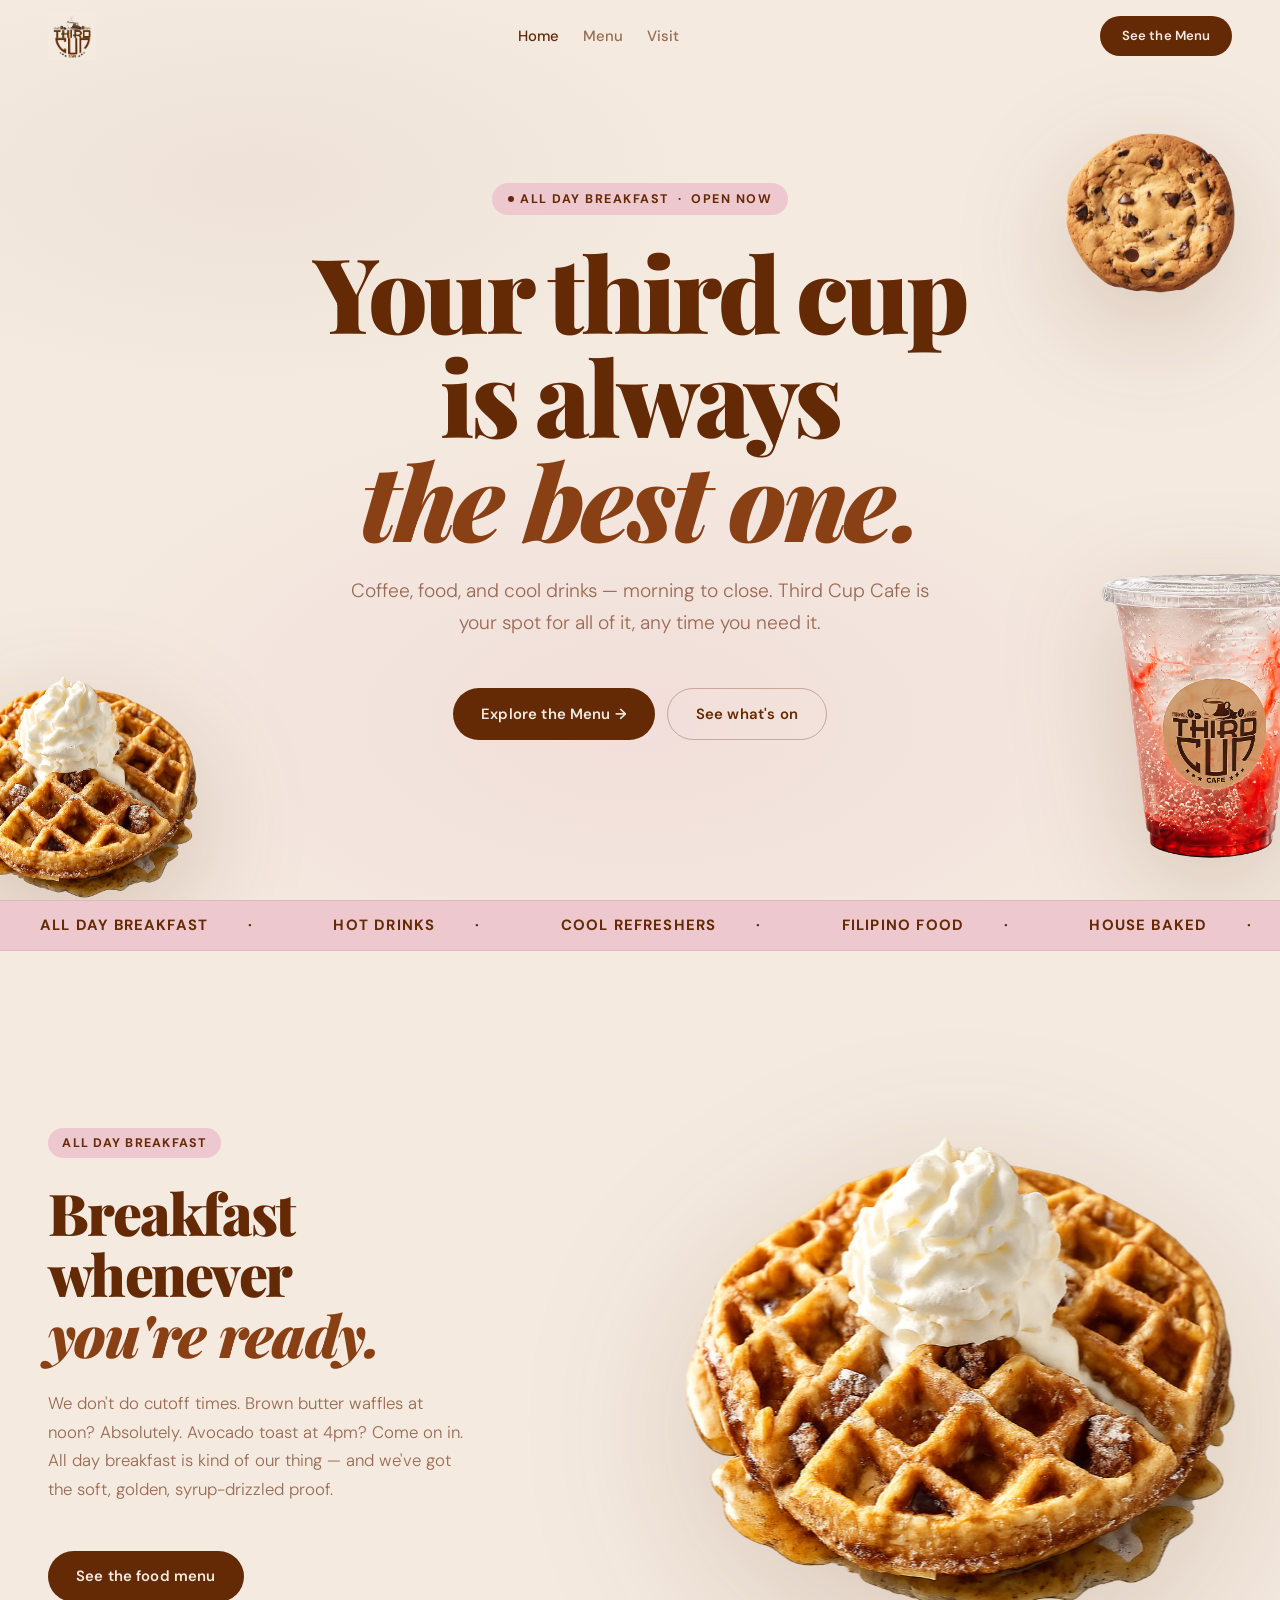
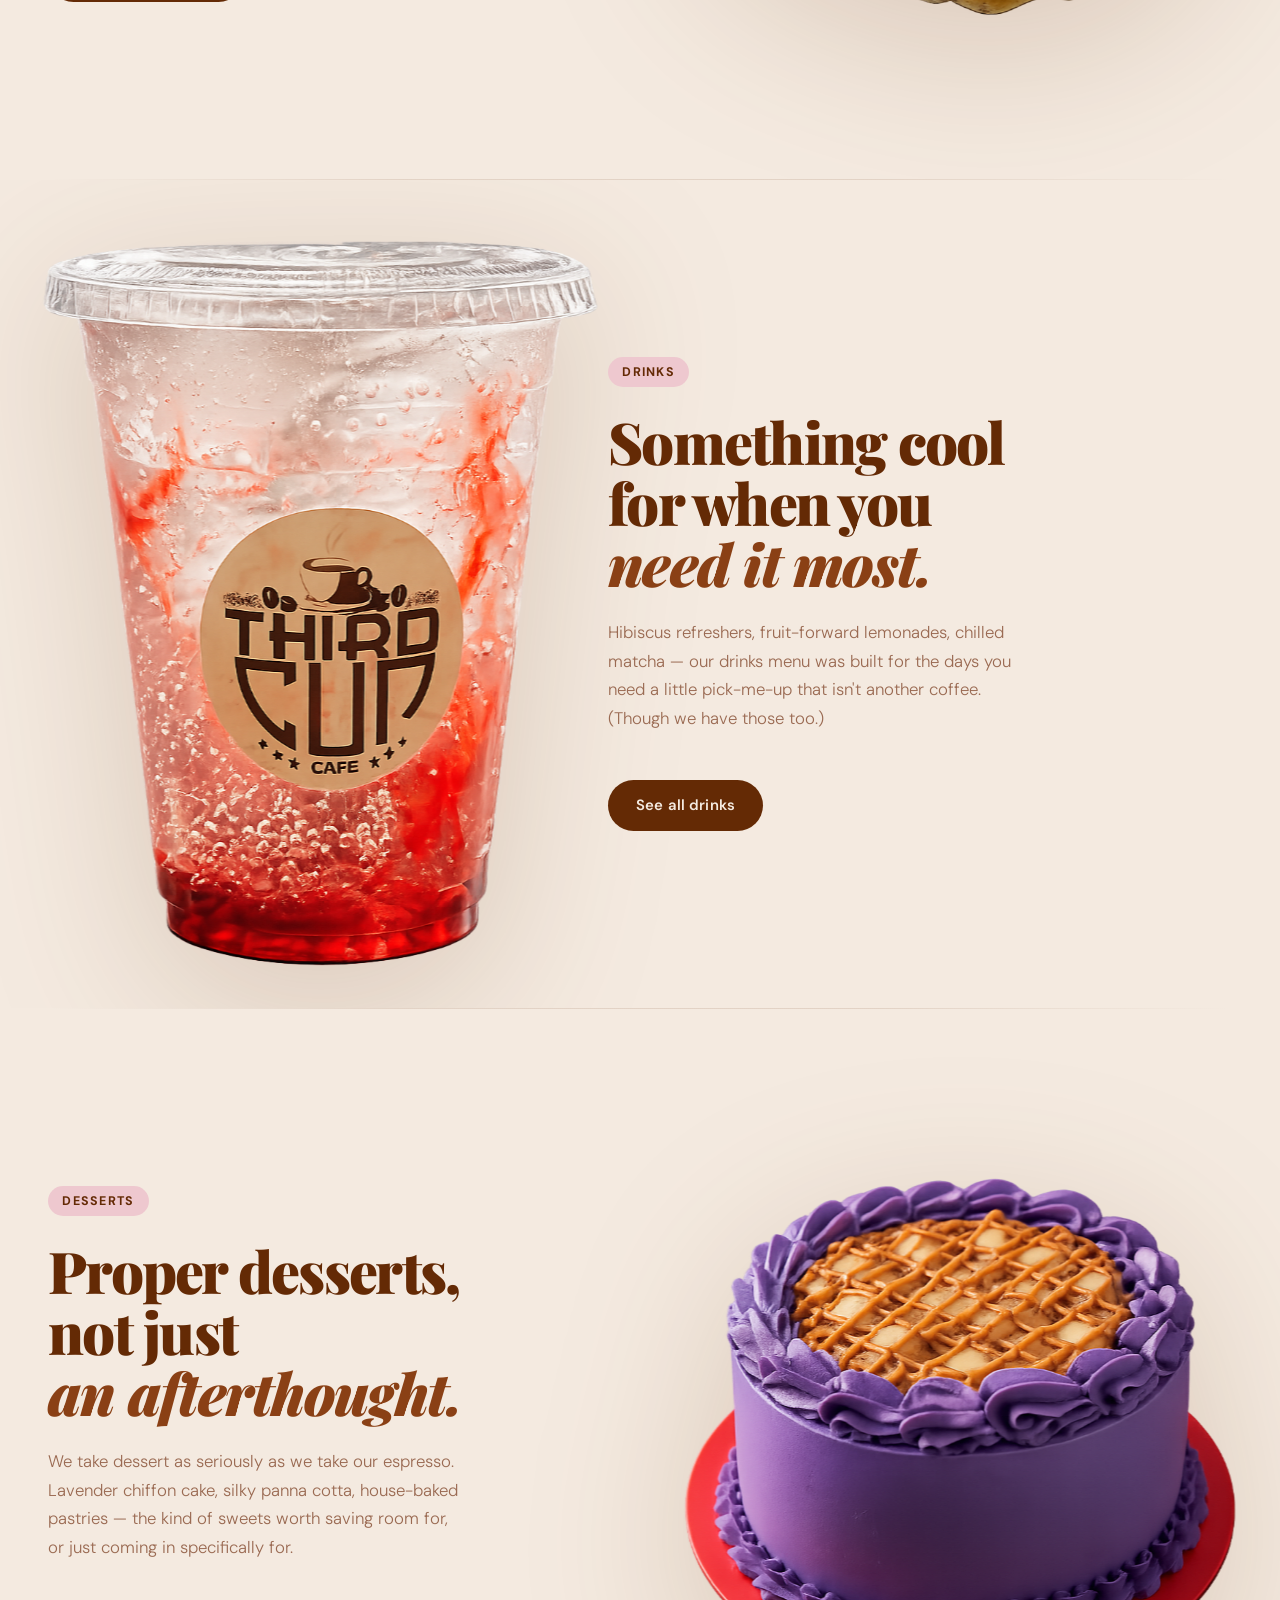
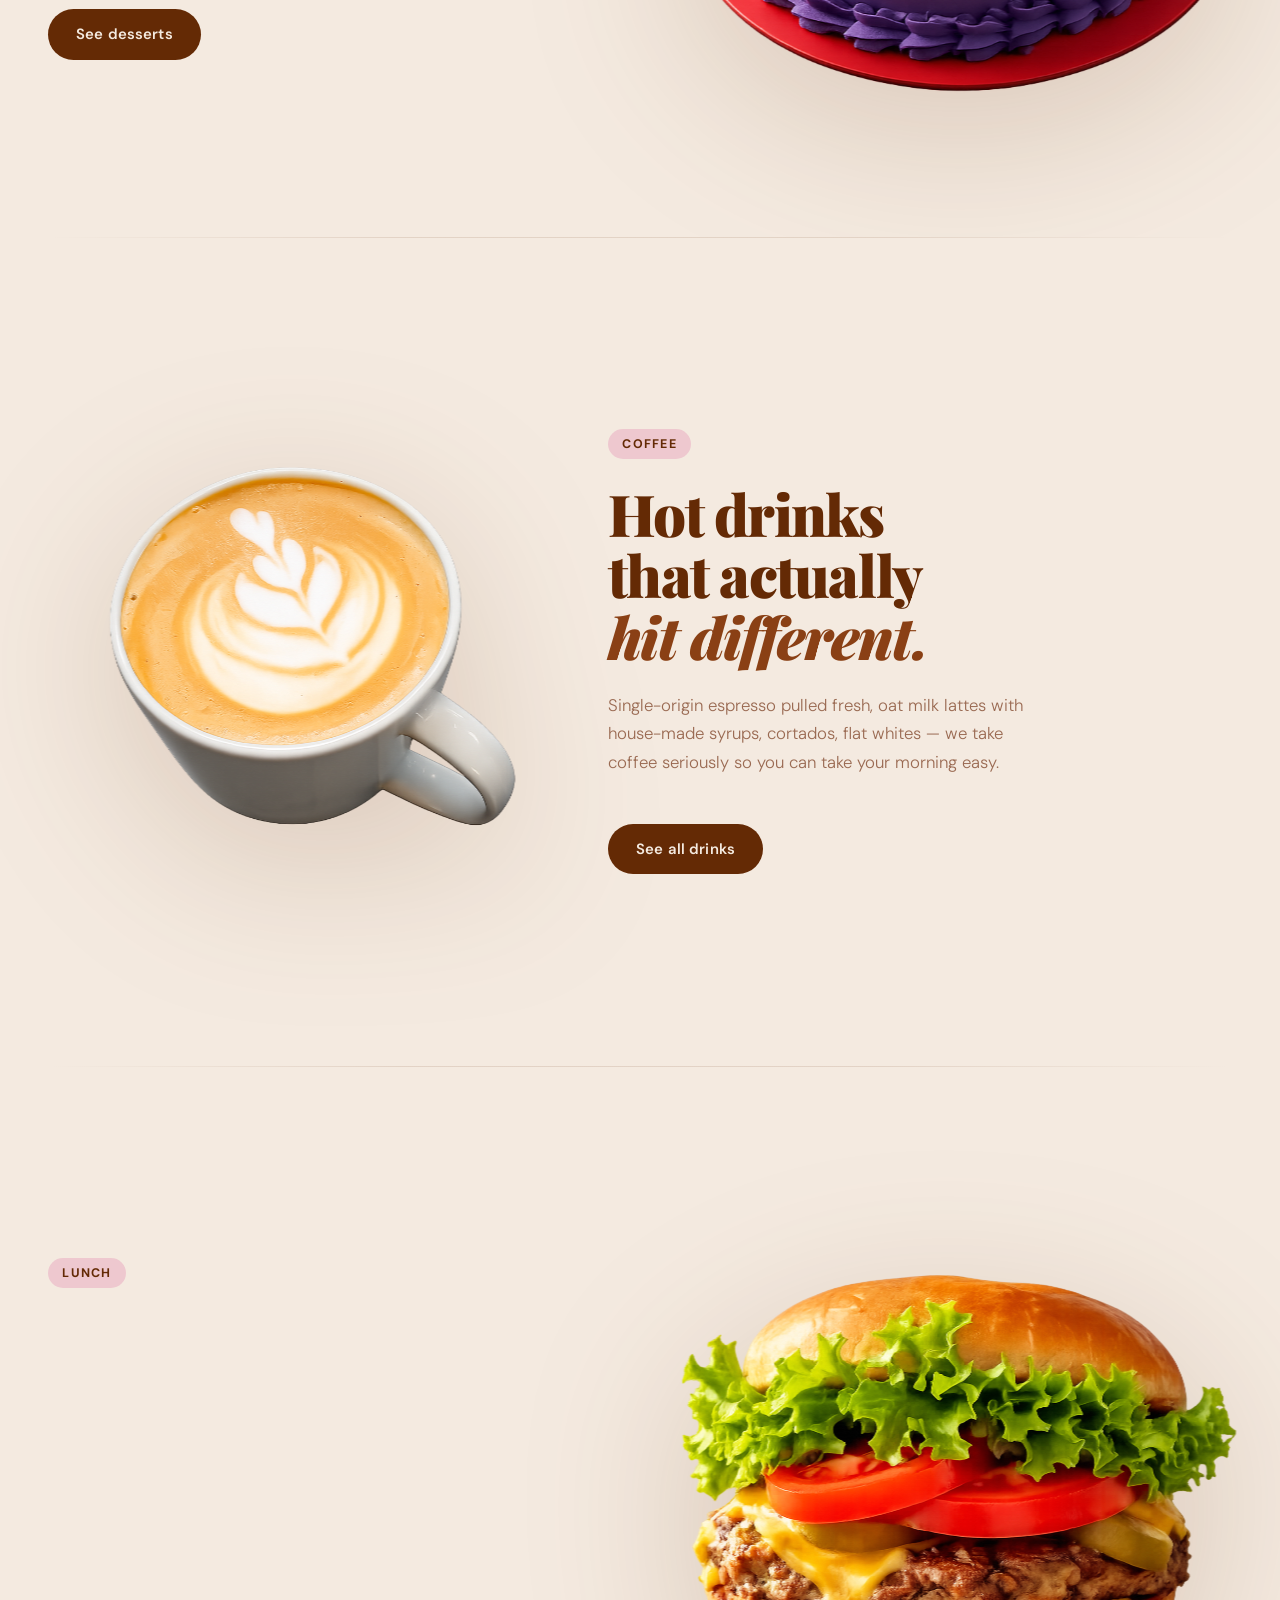
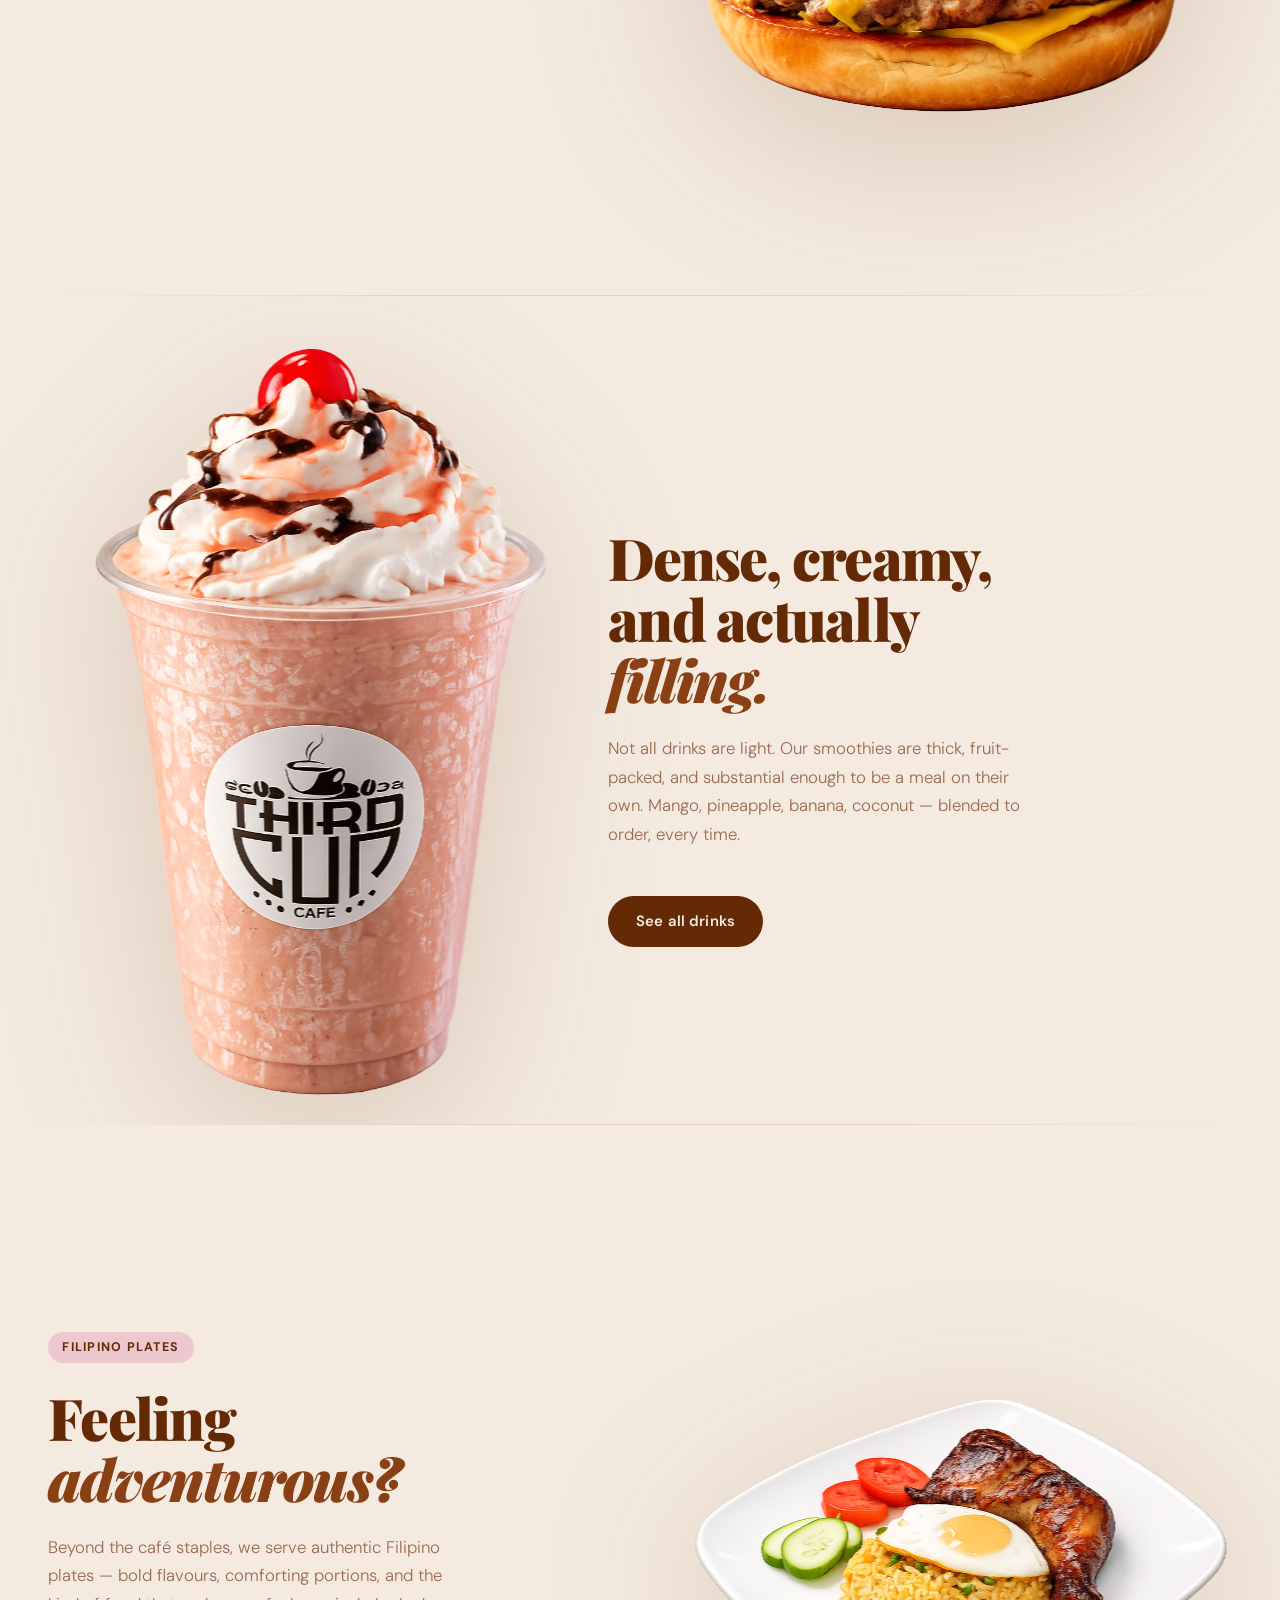
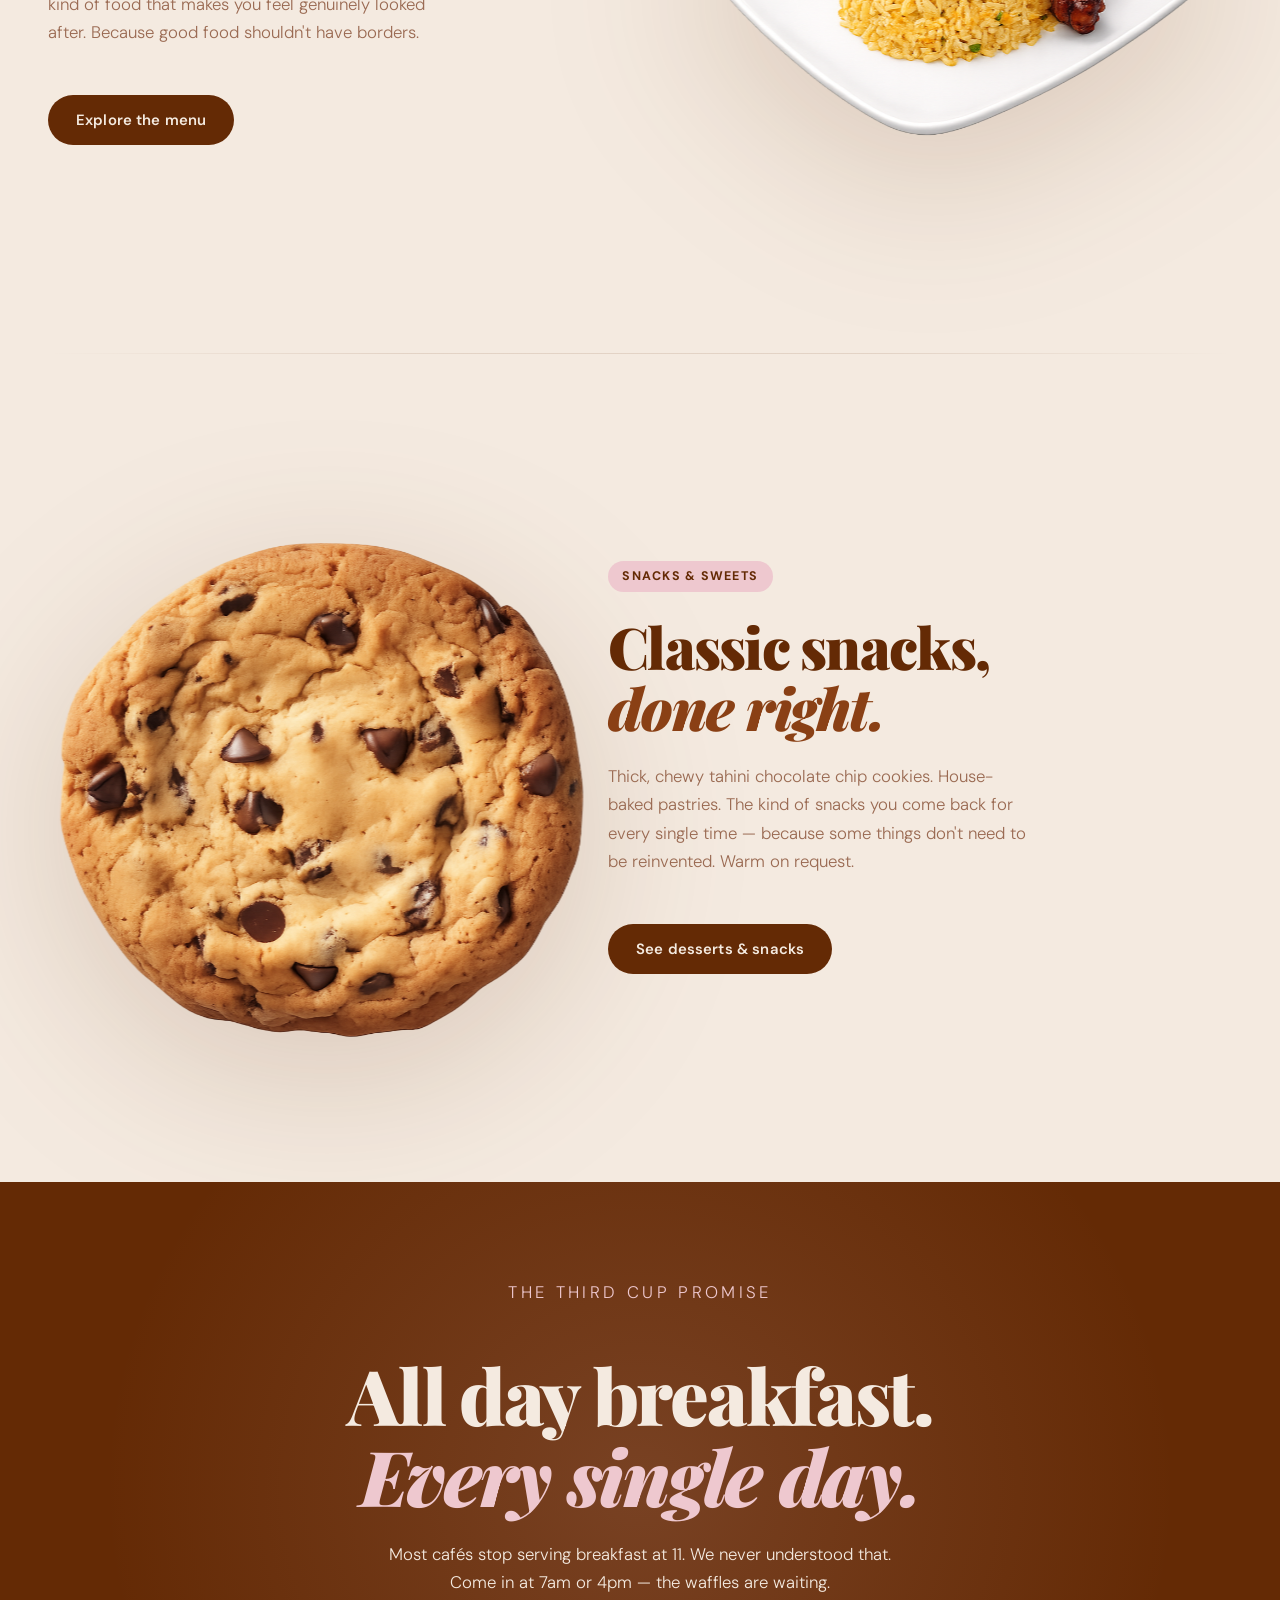
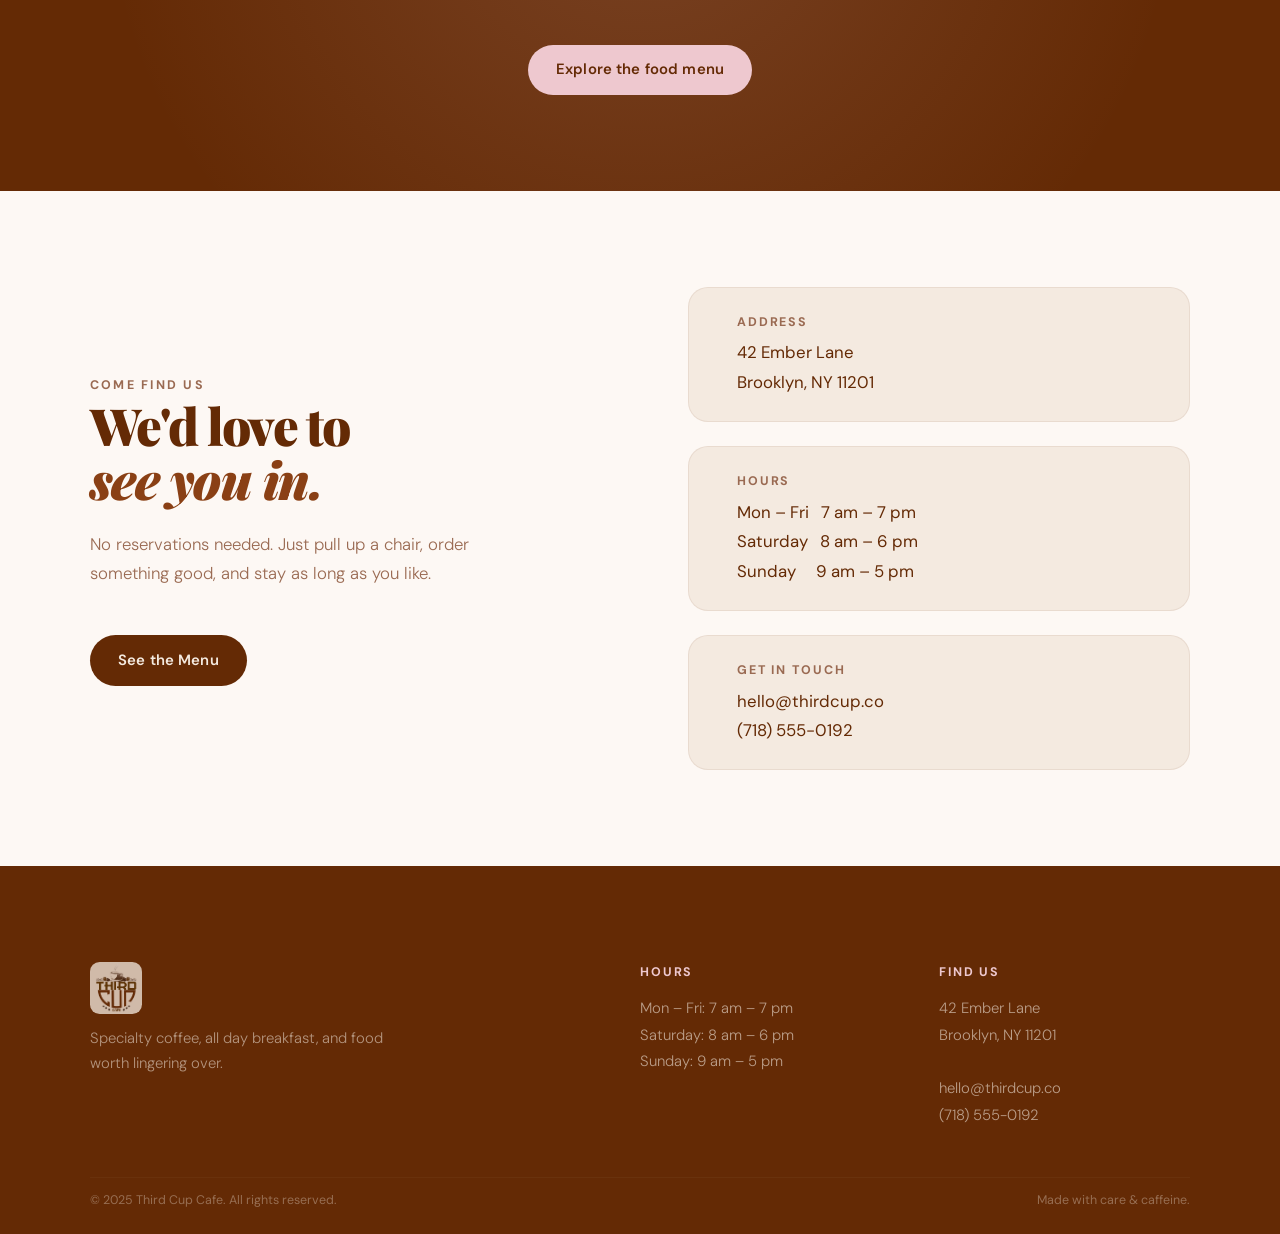
==== index.html @ 1afb3f76 "Add files via upload" ====
<!DOCTYPE html>
<html lang="en">
<head>
  <meta charset="UTF-8" />
  <meta name="viewport" content="width=device-width, initial-scale=1.0" />
  <title>Third Cup Cafe — Specialty Coffee & Kitchen</title>
  <meta name="description" content="Third Cup Cafe. All day breakfast, bold coffee, cool drinks, and food that actually hits. Come as you are." />
  <link rel="preconnect" href="https://fonts.googleapis.com" />
  <link rel="preconnect" href="https://fonts.gstatic.com" crossorigin />
  <link href="https://fonts.googleapis.com/css2?family=Playfair+Display:ital,wght@0,400;0,600;0,700;0,900;1,400;1,700&family=DM+Sans:opsz,wght@9..40,300;9..40,400;9..40,500;9..40,600&display=swap" rel="stylesheet" />
  <link rel="stylesheet" href="style.css" />
</head>
<body>

  <!-- ── Navigation ───────────────────────────────────────── -->
  <nav class="site-nav">
    <a href="index.html" class="nav-logo">
      <img src="images/thirdcup logo.jpg" alt="Third Cup Cafe" />
    </a>
    <ul class="nav-links">
      <li><a href="index.html" class="active">Home</a></li>
      <li><a href="menu.html">Menu</a></li>
      <li><a href="#contact">Visit</a></li>
    </ul>
    <a href="menu.html" class="btn btn-primary" style="padding:.55rem 1.35rem;font-size:.82rem;">See the Menu</a>
  </nav>

  <!-- ═══════════════════════════════════════════════════════
       HERO
  ═══════════════════════════════════════════════════════ -->
  <section class="hero" id="home">

    <div class="hero-float-wrap" aria-hidden="true">
      <div class="hero-float-img hf-1">
        <img src="images/waffles.png" alt="" />
      </div>
      <div class="hero-float-img hf-2">
        <img src="images/refresher.png" alt="" />
      </div>
      <div class="hero-float-img hf-3">
        <img src="images/cookie.png" alt="" />
      </div>
    </div>

    <div class="hero-scene">
      <div class="hero-badge">
        <span class="hero-badge-dot"></span>
        All Day Breakfast &nbsp;·&nbsp; Open Now
      </div>
      <h1 class="hero-headline reveal">
        Your third cup<br />is always<br /><em>the best one.</em>
      </h1>
      <p class="hero-sub reveal reveal-delay-1">
        Coffee, food, and cool drinks — morning to close.
        Third Cup Cafe is your spot for all of it, any time you need it.
      </p>
      <div class="hero-cta reveal reveal-delay-2">
        <a href="menu.html" class="btn btn-primary">Explore the Menu &rarr;</a>
        <a href="menu.html#limited-time" class="btn btn-outline">See what's on</a>
      </div>
    </div>

  </section>

  <!-- ── Marquee ───────────────────────────────────────────── -->
  <div class="marquee-strip" aria-hidden="true">
    <div class="marquee-track">
      <span>All Day Breakfast</span>
      <span>Hot Drinks</span>
      <span>Cool Refreshers</span>
      <span>Filipino Food</span>
      <span>House Baked</span>
      <span>Single Origin</span>
      <span>Open 7 Days</span>
      <span>Proper Desserts</span>
      <span>All Day Breakfast</span>
      <span>Hot Drinks</span>
      <span>Cool Refreshers</span>
      <span>Filipino Food</span>
      <span>House Baked</span>
      <span>Single Origin</span>
      <span>Open 7 Days</span>
      <span>Proper Desserts</span>
    </div>
  </div>

  <!-- ═══════════════════════════════════════════════════════
       1. WAFFLES — All day breakfast  (food, no flip)
  ═══════════════════════════════════════════════════════ -->
  <section class="feature" id="feature-breakfast">
    <div class="feat-text">
      <span class="feat-tag reveal">All Day Breakfast</span>
      <h2 class="feat-headline reveal reveal-delay-1">
        Breakfast<br />whenever<br /><em>you're ready.</em>
      </h2>
      <p class="feat-body reveal reveal-delay-2">
        We don't do cutoff times. Brown butter waffles at noon? Absolutely.
        Avocado toast at 4pm? Come on in. All day breakfast is kind of our thing —
        and we've got the soft, golden, syrup-drizzled proof.
      </p>
      <a href="menu.html#food" class="btn btn-primary reveal reveal-delay-3">See the food menu</a>
    </div>
    <div class="feat-img-wrap">
      <img src="images/waffles.png" alt="Brown butter waffles" />
    </div>
  </section>

  <div class="feat-divider"></div>

  <!-- ═══════════════════════════════════════════════════════
       2. REFRESHER — Cool drinks  (drink, flip)
  ═══════════════════════════════════════════════════════ -->
  <section class="feature flip" id="feature-drinks">
    <div class="feat-text">
      <span class="feat-tag reveal">Drinks</span>
      <h2 class="feat-headline reveal reveal-delay-1">
        Something cool<br />for when you<br /><em>need it most.</em>
      </h2>
      <p class="feat-body reveal reveal-delay-2">
        Hibiscus refreshers, fruit-forward lemonades, chilled matcha —
        our drinks menu was built for the days you need a little pick-me-up
        that isn't another coffee. (Though we have those too.)
      </p>
      <a href="menu.html#drinks" class="btn btn-primary reveal reveal-delay-3">See all drinks</a>
    </div>
    <div class="feat-img-wrap">
      <img src="images/refresher.png" alt="Hibiscus refresher" />
    </div>
  </section>

  <div class="feat-divider"></div>

  <!-- ═══════════════════════════════════════════════════════
       3. PURPLE CAKE — Proper desserts  (food, no flip)
  ═══════════════════════════════════════════════════════ -->
  <section class="feature" id="feature-desserts">
    <div class="feat-text">
      <span class="feat-tag reveal">Desserts</span>
      <h2 class="feat-headline reveal reveal-delay-1">
        Proper desserts,<br />not just<br /><em>an afterthought.</em>
      </h2>
      <p class="feat-body reveal reveal-delay-2">
        We take dessert as seriously as we take our espresso.
        Lavender chiffon cake, silky panna cotta, house-baked pastries —
        the kind of sweets worth saving room for,
        or just coming in specifically for.
      </p>
      <a href="menu.html#desserts" class="btn btn-primary reveal reveal-delay-3">See desserts</a>
    </div>
    <div class="feat-img-wrap">
      <img src="images/purple cake.png" alt="Lavender chiffon cake" />
    </div>
  </section>

  <div class="feat-divider"></div>

  <!-- ═══════════════════════════════════════════════════════
       4. WARM COFFEE — Hot drinks  (drink, flip)
  ═══════════════════════════════════════════════════════ -->
  <section class="feature flip" id="feature-coffee">
    <div class="feat-text">
      <span class="feat-tag reveal">Coffee</span>
      <h2 class="feat-headline reveal reveal-delay-1">
        Hot drinks<br />that actually<br /><em>hit different.</em>
      </h2>
      <p class="feat-body reveal reveal-delay-2">
        Single-origin espresso pulled fresh, oat milk lattes with house-made syrups,
        cortados, flat whites — we take coffee seriously
        so you can take your morning easy.
      </p>
      <a href="menu.html#drinks" class="btn btn-primary reveal reveal-delay-3">See all drinks</a>
    </div>
    <div class="feat-img-wrap">
      <img src="images/warm coffee.png" alt="Warm espresso coffee" />
    </div>
  </section>

  <div class="feat-divider"></div>

  <!-- ═══════════════════════════════════════════════════════
       5. BURGER — Lunch  (food, no flip)
  ═══════════════════════════════════════════════════════ -->
  <section class="feature" id="feature-lunch">
    <div class="feat-text">
      <span class="feat-tag reveal">Lunch</span>
      <h2 class="feat-headline reveal reveal-delay-1">
        Lunch?<br /><em>We've got<br />you covered.</em>
      </h2>
      <p class="feat-body reveal reveal-delay-2">
        A proper smash burger with café sauce, crispy fries, loaded toast —
        real food for real hunger. No sad desk lunches here.
        Pull up a chair and stay a while.
      </p>
      <a href="menu.html#food" class="btn btn-primary reveal reveal-delay-3">See the food menu</a>
    </div>
    <div class="feat-img-wrap">
      <img src="images/burger.png" alt="Smash burger" />
    </div>
  </section>

  <div class="feat-divider"></div>

  <!-- ═══════════════════════════════════════════════════════
       6. SMOOTHIE — Dense drinks  (drink, flip)
  ═══════════════════════════════════════════════════════ -->
  <section class="feature flip" id="feature-smoothies">
    <div class="feat-text">
      <span class="feat-tag reveal">Smoothies</span>
      <h2 class="feat-headline reveal reveal-delay-1">
        Dense, creamy,<br />and actually<br /><em>filling.</em>
      </h2>
      <p class="feat-body reveal reveal-delay-2">
        Not all drinks are light. Our smoothies are thick, fruit-packed,
        and substantial enough to be a meal on their own.
        Mango, pineapple, banana, coconut — blended to order, every time.
      </p>
      <a href="menu.html#drinks" class="btn btn-primary reveal reveal-delay-3">See all drinks</a>
    </div>
    <div class="feat-img-wrap">
      <img src="images/smoothie.png" alt="Sunrise smoothie" />
    </div>
  </section>

  <div class="feat-divider"></div>

  <!-- ═══════════════════════════════════════════════════════
       7. FILIPINO FOOD — Adventurous  (food, no flip)
  ═══════════════════════════════════════════════════════ -->
  <section class="feature" id="feature-filipino">
    <div class="feat-text">
      <span class="feat-tag reveal">Filipino Plates</span>
      <h2 class="feat-headline reveal reveal-delay-1">
        Feeling<br /><em>adventurous?</em>
      </h2>
      <p class="feat-body reveal reveal-delay-2">
        Beyond the café staples, we serve authentic Filipino plates —
        bold flavours, comforting portions, and the kind of food
        that makes you feel genuinely looked after.
        Because good food shouldn't have borders.
      </p>
      <a href="menu.html#food" class="btn btn-primary reveal reveal-delay-3">Explore the menu</a>
    </div>
    <div class="feat-img-wrap">
      <img src="images/filipino food.png" alt="Filipino food" />
    </div>
  </section>

  <div class="feat-divider"></div>

  <!-- ═══════════════════════════════════════════════════════
       8. COOKIE — Snacks  (food, flip)
  ═══════════════════════════════════════════════════════ -->
  <section class="feature flip" id="feature-snacks">
    <div class="feat-text">
      <span class="feat-tag reveal">Snacks &amp; Sweets</span>
      <h2 class="feat-headline reveal reveal-delay-1">
        Classic snacks,<br /><em>done right.</em>
      </h2>
      <p class="feat-body reveal reveal-delay-2">
        Thick, chewy tahini chocolate chip cookies. House-baked pastries.
        The kind of snacks you come back for every single time —
        because some things don't need to be reinvented.
        Warm on request.
      </p>
      <a href="menu.html#desserts" class="btn btn-primary reveal reveal-delay-3">See desserts &amp; snacks</a>
    </div>
    <div class="feat-img-wrap">
      <img src="images/cookie.png" alt="Tahini chocolate chip cookie" />
    </div>
  </section>

  <!-- ═══════════════════════════════════════════════════════
       ALL DAY BREAKFAST BANNER
  ═══════════════════════════════════════════════════════ -->
  <div class="adb-banner">
    <p class="adb-banner-eyebrow reveal">The Third Cup promise</p>
    <h2 class="reveal reveal-delay-1">
      All day breakfast.<br /><em>Every single day.</em>
    </h2>
    <p class="reveal reveal-delay-2">
      Most cafés stop serving breakfast at 11. We never understood that.
      Come in at 7am or 4pm — the waffles are waiting.
    </p>
    <a href="menu.html#food" class="btn btn-primary reveal reveal-delay-3">Explore the food menu</a>
  </div>

  <!-- ═══════════════════════════════════════════════════════
       VISIT SECTION
  ═══════════════════════════════════════════════════════ -->
  <section id="contact" class="visit-section">
    <div class="visit-inner">
      <div class="visit-copy reveal">
        <span class="feat-eyebrow">Come find us</span>
        <h2 class="feat-headline" style="font-size:clamp(2rem,4vw,3.2rem);margin-bottom:var(--sp-md)">
          We'd love to<br /><em>see you in.</em>
        </h2>
        <p class="feat-body" style="margin-bottom:var(--sp-lg)">
          No reservations needed. Just pull up a chair,
          order something good, and stay as long as you like.
        </p>
        <a href="menu.html" class="btn btn-primary">See the Menu</a>
      </div>

      <div class="visit-details reveal reveal-delay-2">
        <div class="visit-card">
          <h3 class="visit-card-label">Address</h3>
          <address>
            42 Ember Lane<br />
            Brooklyn, NY 11201
          </address>
        </div>
        <div class="visit-card">
          <h3 class="visit-card-label">Hours</h3>
          <p>
            Mon – Fri &nbsp;&nbsp;7 am – 7 pm<br />
            Saturday &nbsp;&nbsp;8 am – 6 pm<br />
            Sunday &nbsp;&nbsp;&nbsp;&nbsp;9 am – 5 pm
          </p>
        </div>
        <div class="visit-card">
          <h3 class="visit-card-label">Get in touch</h3>
          <p>
            hello@thirdcup.co<br />
            (718) 555-0192
          </p>
        </div>
      </div>
    </div>
  </section>

  <!-- ── Footer ─────────────────────────────────────────────── -->
  <footer class="site-footer">
    <div class="footer-inner reveal">
      <div class="footer-brand">
        <img src="images/thirdcup logo.jpg" alt="Third Cup Cafe" class="footer-logo-img" />
        <p class="footer-tagline">Specialty coffee, all day breakfast, and food worth lingering over.</p>
      </div>
      <div class="footer-col">
        <h4>Hours</h4>
        <p>
          Mon – Fri: 7 am – 7 pm<br />
          Saturday: 8 am – 6 pm<br />
          Sunday: 9 am – 5 pm
        </p>
      </div>
      <div class="footer-col">
        <h4>Find Us</h4>
        <address>
          42 Ember Lane<br />
          Brooklyn, NY 11201<br /><br />
          hello@thirdcup.co<br />
          (718) 555-0192
        </address>
      </div>
    </div>
    <div class="footer-bottom">
      <span>&copy; 2025 Third Cup Cafe. All rights reserved.</span>
      <span>Made with care &amp; caffeine.</span>
    </div>
  </footer>

  <script src="script.js"></script>
</body>
</html>
---- style.css ----
@import url('https://fonts.googleapis.com/css2?family=Playfair+Display:ital,wght@0,400;0,600;0,700;0,900;1,400;1,700&family=DM+Sans:opsz,wght@9..40,300;9..40,400;9..40,500;9..40,600&display=swap');

/* ── Tokens ─────────────────────────────────────────────── */
:root {
  --c-bg:       #f4eae0;
  --c-brown:    #642a05;
  --c-brown-lt: #8a4015;
  --c-pink:     #eec8cf;
  --c-pink-dim: #e0a8b2;
  --c-cream:    #fdf8f4;
  --c-text:     #2a1005;
  --c-muted:    #9a6a52;

  --sp-xs: .375rem;
  --sp-sm: .75rem;
  --sp-md: 1.5rem;
  --sp-lg: 3rem;
  --sp-xl: 6rem;

  --fs-xs:  .78rem;
  --fs-sm:  .93rem;
  --fs-md:  1.05rem;
  --fs-lg:  1.5rem;
  --fs-xl:  2.2rem;
  --fs-2xl: 3.6rem;
  --fs-3xl: 5.5rem;

  --radius:    1.25rem;
  --radius-sm: .6rem;
  --ease: cubic-bezier(.4,0,.2,1);
  --t: .35s var(--ease);
}

/* ── Reset ──────────────────────────────────────────────── */
*, *::before, *::after { box-sizing: border-box; margin: 0; padding: 0; }
html { scroll-behavior: smooth; font-size: 16px; }
body {
  background: var(--c-bg);
  color: var(--c-text);
  font-family: 'DM Sans', system-ui, sans-serif;
  font-weight: 400;
  line-height: 1.65;
  overflow-x: hidden;
}
img { display: block; max-width: 100%; }
a  { color: inherit; text-decoration: none; }

/* ── Shared nav ──────────────────────────────────────────── */
.site-nav {
  position: fixed;
  top: 0; left: 0; right: 0;
  z-index: 100;
  display: flex;
  align-items: center;
  justify-content: space-between;
  padding: var(--sp-sm) var(--sp-lg);
  transition: background var(--t), box-shadow var(--t);
}
.site-nav.scrolled {
  background: rgba(244,234,224,.92);
  backdrop-filter: blur(20px);
  box-shadow: 0 1px 0 rgba(100,42,5,.08);
}
.nav-logo img {
  height: 48px;
  width: auto;
  object-fit: contain;
}
.nav-links { display: flex; gap: var(--sp-md); list-style: none; }
.nav-links a {
  font-size: var(--fs-sm);
  font-weight: 500;
  color: var(--c-brown);
  opacity: .65;
  transition: opacity var(--t);
}
.nav-links a:hover, .nav-links a.active { opacity: 1; }

/* ── Buttons ─────────────────────────────────────────────── */
.btn {
  display: inline-flex;
  align-items: center;
  gap: .45rem;
  padding: .8rem 1.75rem;
  border-radius: 999px;
  font-family: 'DM Sans', sans-serif;
  font-size: var(--fs-sm);
  font-weight: 600;
  cursor: pointer;
  transition: all var(--t);
  border: none;
  letter-spacing: .01em;
}
.btn-primary {
  background: var(--c-brown);
  color: var(--c-bg);
}
.btn-primary:hover {
  background: var(--c-brown-lt);
  transform: translateY(-2px);
  box-shadow: 0 10px 32px rgba(100,42,5,.25);
}
.btn-outline {
  background: transparent;
  color: var(--c-brown);
  border: 1.5px solid rgba(100,42,5,.3);
}
.btn-outline:hover {
  border-color: var(--c-brown);
  background: rgba(100,42,5,.05);
}

/* ── Scroll reveals ──────────────────────────────────────── */
.reveal {
  opacity: 0;
  transform: translateY(28px);
  transition: opacity .75s var(--ease), transform .75s var(--ease);
}
.reveal.visible { opacity: 1; transform: translateY(0); }
.reveal-delay-1 { transition-delay: .1s; }
.reveal-delay-2 { transition-delay: .22s; }
.reveal-delay-3 { transition-delay: .36s; }

/* ═══════════════════════════════════════════════════════════
   HERO
═══════════════════════════════════════════════════════ */
.hero {
  min-height: 100svh;
  display: flex;
  flex-direction: column;
  align-items: center;
  justify-content: center;
  text-align: center;
  padding: 120px var(--sp-lg) var(--sp-xl);
  position: relative;
  overflow: hidden;
  perspective: 1000px;
}

/* subtle warm texture */
.hero::before {
  content: '';
  position: absolute;
  inset: 0;
  background:
    radial-gradient(ellipse 80% 60% at 50% 80%, rgba(238,200,207,.35) 0%, transparent 60%),
    radial-gradient(ellipse 60% 40% at 20% 20%, rgba(100,42,5,.04) 0%, transparent 60%);
  pointer-events: none;
}

.hero-scene {
  position: relative;
  z-index: 2;
  transform-style: preserve-3d;
  will-change: transform;
  max-width: 820px;
  width: 100%;
}

/* pill badge */
.hero-badge {
  display: inline-flex;
  align-items: center;
  gap: .4rem;
  background: var(--c-pink);
  color: var(--c-brown);
  font-size: var(--fs-xs);
  font-weight: 700;
  letter-spacing: .12em;
  text-transform: uppercase;
  padding: .35rem 1rem;
  border-radius: 999px;
  margin-bottom: var(--sp-md);
}
.hero-badge-dot {
  width: 6px; height: 6px;
  border-radius: 50%;
  background: var(--c-brown);
  flex-shrink: 0;
}

.hero-headline {
  font-family: 'Playfair Display', serif;
  font-size: clamp(3.2rem, 8.5vw, 6.5rem);
  font-weight: 900;
  line-height: 1.0;
  letter-spacing: -.035em;
  color: var(--c-brown);
  margin-bottom: var(--sp-md);
}
.hero-headline em {
  font-style: italic;
  color: var(--c-brown-lt);
}

.hero-sub {
  font-size: clamp(1rem, 2vw, 1.2rem);
  font-weight: 300;
  color: var(--c-muted);
  max-width: 46ch;
  margin: 0 auto var(--sp-lg);
  line-height: 1.7;
}

.hero-cta { display: flex; gap: var(--sp-sm); justify-content: center; flex-wrap: wrap; }

/* ── Hero floating image ─────────────────────────────────── */
.hero-float-wrap {
  position: absolute;
  inset: 0;
  pointer-events: none;
  transform-style: preserve-3d;
}
.hero-float-img {
  position: absolute;
  will-change: transform;
  animation: heroFloat var(--dur, 5s) ease-in-out infinite alternate;
}
@keyframes heroFloat {
  from { transform: translateZ(var(--tz,0px)) translateY(0) rotate(var(--rot,0deg)); }
  to   { transform: translateZ(var(--tz,0px)) translateY(var(--dy,-20px)) rotate(var(--rot,0deg)); }
}
.hero-float-img img {
  width: var(--w, 240px);
  filter: drop-shadow(0 32px 56px rgba(100,42,5,.2));
  border-radius: 1rem;
}

.hf-1 { --tz:60px;  --w:260px; --dur:4.4s; --dy:-18px; --rot:-6deg; bottom:0; left:-60px; }
.hf-2 { --tz:100px; --w:220px; --dur:5.5s; --dy:-24px; --rot:5deg;  bottom:40px; right:-40px; }
.hf-3 { --tz:30px;  --w:180px; --dur:6.2s; --dy:-14px; --rot:-3deg; top:120px; right:40px; }

/* ═══════════════════════════════════════════════════════════
   FEATURE SECTIONS  (big image + text pairs)
═══════════════════════════════════════════════════════ */
.feature {
  display: grid;
  min-height: 92vh;
  align-items: center;
  overflow: hidden;
  position: relative;
}
/* alternating: image-right by default, image-left for .flip */
.feature { grid-template-columns: 1fr 1fr; }
.feature .feat-text { padding: var(--sp-xl) var(--sp-xl) var(--sp-xl) var(--sp-lg); z-index: 2; }
.feature .feat-img-wrap { position: relative; height: 100%; min-height: 80vh; }
.feature.flip { direction: rtl; }
.feature.flip > * { direction: ltr; }

/* Pull text over the image with a negative margin trick */
.feature .feat-text {
  position: relative;
}
.feature:not(.flip) .feat-text { margin-right: -80px; }
.feature.flip      .feat-text { margin-left:  -80px; }

/* Big image fills its cell, overflows slightly */
.feat-img-wrap img {
  position: absolute;
  inset: 0;
  width: 100%;
  height: 100%;
  object-fit: contain;
  object-position: center;
  padding: var(--sp-lg);
  filter: drop-shadow(0 40px 80px rgba(100,42,5,.18));
  transition: transform .8s var(--ease);
}
.feature:hover .feat-img-wrap img { transform: scale(1.03) translateY(-6px); }

/* 3-D tilt applied by JS scroll */
.feat-img-wrap { transform-style: preserve-3d; perspective: 800px; }

/* text styling */
.feat-eyebrow {
  font-size: var(--fs-xs);
  font-weight: 700;
  letter-spacing: .18em;
  text-transform: uppercase;
  color: var(--c-muted);
  margin-bottom: var(--sp-sm);
}
.feat-headline {
  font-family: 'Playfair Display', serif;
  font-size: clamp(2.4rem, 4.5vw, 4rem);
  font-weight: 900;
  line-height: 1.06;
  letter-spacing: -.03em;
  color: var(--c-brown);
  margin-bottom: var(--sp-md);
}
.feat-headline em {
  font-style: italic;
  color: var(--c-brown-lt);
}
.feat-body {
  font-size: var(--fs-md);
  font-weight: 300;
  color: var(--c-muted);
  max-width: 38ch;
  line-height: 1.7;
  margin-bottom: var(--sp-lg);
}

/* accent pill tag on each feature */
.feat-tag {
  display: inline-block;
  background: var(--c-pink);
  color: var(--c-brown);
  font-size: var(--fs-xs);
  font-weight: 700;
  letter-spacing: .1em;
  text-transform: uppercase;
  padding: .3rem .9rem;
  border-radius: 999px;
  margin-bottom: var(--sp-md);
}

/* divider between features */
.feat-divider {
  height: 1px;
  background: linear-gradient(90deg, transparent, rgba(100,42,5,.12) 30%, rgba(100,42,5,.12) 70%, transparent);
  margin: 0 var(--sp-lg);
}

/* ═══════════════════════════════════════════════════════════
   ALL DAY BREAKFAST BANNER
═══════════════════════════════════════════════════════ */
.adb-banner {
  background: var(--c-brown);
  color: var(--c-bg);
  padding: var(--sp-xl) var(--sp-lg);
  text-align: center;
  position: relative;
  overflow: hidden;
}
.adb-banner::before {
  content: '';
  position: absolute;
  inset: 0;
  background: radial-gradient(ellipse 60% 120% at 50% 50%, rgba(238,200,207,.15) 0%, transparent 70%);
}
.adb-banner-eyebrow {
  font-size: var(--fs-xs);
  font-weight: 700;
  letter-spacing: .2em;
  text-transform: uppercase;
  color: var(--c-pink);
  margin-bottom: var(--sp-sm);
}
.adb-banner h2 {
  font-family: 'Playfair Display', serif;
  font-size: clamp(2.8rem, 6vw, 5rem);
  font-weight: 900;
  letter-spacing: -.03em;
  line-height: 1.05;
  margin-bottom: var(--sp-md);
  position: relative;
}
.adb-banner h2 em { font-style: italic; color: var(--c-pink); }
.adb-banner p {
  font-size: var(--fs-md);
  font-weight: 300;
  opacity: .75;
  max-width: 48ch;
  margin: 0 auto var(--sp-lg);
  line-height: 1.7;
  position: relative;
}
.adb-banner .btn-primary {
  background: var(--c-pink);
  color: var(--c-brown);
  position: relative;
}
.adb-banner .btn-primary:hover {
  background: #f8dce2;
  box-shadow: 0 10px 32px rgba(238,200,207,.3);
}

/* ── Marquee strip ───────────────────────────────────────── */
.marquee-strip {
  overflow: hidden;
  background: var(--c-pink);
  padding: .7rem 0;
  white-space: nowrap;
  border-top: 1px solid rgba(100,42,5,.1);
  border-bottom: 1px solid rgba(100,42,5,.1);
}
.marquee-track {
  display: inline-flex;
  animation: marquee 24s linear infinite;
}
.marquee-track span {
  font-size: var(--fs-sm);
  font-weight: 700;
  letter-spacing: .08em;
  text-transform: uppercase;
  color: var(--c-brown);
  padding: 0 2.5rem;
}
.marquee-track span::after {
  content: '·';
  margin-left: 2.5rem;
}
@keyframes marquee {
  from { transform: translateX(0); }
  to   { transform: translateX(-50%); }
}

/* ── Visit section ───────────────────────────────────────── */
.visit-section {
  background: var(--c-cream);
  padding: var(--sp-xl) var(--sp-lg);
}
.visit-inner {
  max-width: 1100px;
  margin: 0 auto;
  display: grid;
  grid-template-columns: 1fr 1fr;
  gap: var(--sp-xl);
  align-items: center;
}
.visit-details {
  display: grid;
  grid-template-columns: 1fr;
  gap: var(--sp-md);
}
.visit-card {
  background: var(--c-bg);
  border: 1.5px solid rgba(100,42,5,.08);
  border-radius: var(--radius);
  padding: var(--sp-md) var(--sp-lg);
}
.visit-card-label {
  font-size: var(--fs-xs);
  font-weight: 700;
  letter-spacing: .15em;
  text-transform: uppercase;
  color: var(--c-muted);
  margin-bottom: var(--sp-xs);
}
.visit-card address,
.visit-card p {
  font-style: normal;
  font-size: var(--fs-md);
  font-weight: 400;
  color: var(--c-brown);
  line-height: 1.75;
}

@media (max-width: 900px) {
  .visit-inner { grid-template-columns: 1fr; gap: var(--sp-lg); }
}

/* ── Footer ──────────────────────────────────────────────── */
.site-footer {
  background: var(--c-brown);
  color: var(--c-bg);
  padding: var(--sp-xl) var(--sp-lg) var(--sp-md);
}
.footer-inner {
  max-width: 1100px;
  margin: 0 auto;
  display: grid;
  grid-template-columns: 2fr 1fr 1fr;
  gap: var(--sp-lg);
}
.footer-logo-img {
  height: 52px;
  width: auto;
  object-fit: contain;
  border-radius: var(--radius-sm);
  opacity: .75;
  margin-bottom: var(--sp-sm);
}
.footer-tagline { font-size: var(--fs-sm); opacity: .55; font-weight: 300; max-width: 32ch; }
.footer-col h4 {
  font-size: var(--fs-xs);
  font-weight: 700;
  letter-spacing: .15em;
  text-transform: uppercase;
  color: var(--c-pink);
  margin-bottom: var(--sp-sm);
}
.footer-col p, .footer-col address {
  font-size: var(--fs-sm);
  font-style: normal;
  opacity: .6;
  font-weight: 300;
  line-height: 1.8;
}
.footer-bottom {
  max-width: 1100px;
  margin: var(--sp-lg) auto 0;
  padding-top: var(--sp-sm);
  border-top: 1px solid rgba(244,234,224,.1);
  display: flex;
  justify-content: space-between;
  font-size: var(--fs-xs);
  opacity: .35;
}

/* ═══════════════════════════════════════════════════════════
   MENU PAGE
═══════════════════════════════════════════════════════ */
.menu-hero {
  padding-top: 110px;
  padding-bottom: var(--sp-xl);
  text-align: center;
  position: relative;
  max-width: 700px;
  margin: 0 auto;
}
.menu-hero h1 {
  font-family: 'Playfair Display', serif;
  font-size: clamp(2.8rem, 7vw, 5rem);
  font-weight: 900;
  letter-spacing: -.035em;
  color: var(--c-brown);
  line-height: 1.05;
}
.menu-hero p {
  color: var(--c-muted);
  font-weight: 300;
  margin-top: var(--sp-sm);
  font-size: var(--fs-md);
}

/* sticky section nav */
.menu-subnav {
  position: sticky;
  top: 60px;
  z-index: 90;
  background: rgba(244,234,224,.92);
  backdrop-filter: blur(20px);
  border-bottom: 1px solid rgba(100,42,5,.08);
  display: flex;
  justify-content: center;
  gap: var(--sp-xs);
  padding: .65rem var(--sp-md);
  flex-wrap: wrap;
}
.menu-subnav a {
  font-size: var(--fs-xs);
  font-weight: 600;
  letter-spacing: .1em;
  text-transform: uppercase;
  color: var(--c-muted);
  padding: .45rem 1.1rem;
  border-radius: 999px;
  transition: all var(--t);
  border: 1.5px solid transparent;
}
.menu-subnav a:hover { color: var(--c-brown); }
.menu-subnav a.active {
  color: var(--c-brown);
  border-color: rgba(100,42,5,.2);
  background: rgba(100,42,5,.05);
}

/* menu section */
.menu-section {
  max-width: 1100px;
  margin: 0 auto;
  padding: var(--sp-xl) var(--sp-lg);
  scroll-margin-top: 115px;
}
.menu-section-header {
  display: flex;
  align-items: baseline;
  gap: var(--sp-md);
  margin-bottom: var(--sp-lg);
  padding-bottom: var(--sp-md);
  border-bottom: 1.5px solid rgba(100,42,5,.1);
}
.menu-section-header h2 {
  font-family: 'Playfair Display', serif;
  font-size: clamp(1.8rem, 3.5vw, 2.8rem);
  font-weight: 800;
  letter-spacing: -.025em;
  color: var(--c-brown);
}
.menu-section-header .item-count {
  font-size: var(--fs-xs);
  color: var(--c-muted);
  letter-spacing: .08em;
}

/* limited time banner */
.limited-banner {
  display: flex;
  align-items: flex-start;
  gap: var(--sp-md);
  background: var(--c-pink);
  border-radius: var(--radius);
  padding: var(--sp-md) var(--sp-lg);
  margin-bottom: var(--sp-sm);
}
.limited-banner-icon { font-size: 1.6rem; flex-shrink: 0; margin-top: .1rem; }
.limited-banner strong {
  display: block;
  font-size: var(--fs-md);
  font-weight: 600;
  color: var(--c-brown);
  margin-bottom: .2rem;
}
.limited-banner p { font-size: var(--fs-sm); color: var(--c-brown); opacity: .7; font-weight: 300; }

/* item grid */
.menu-grid {
  display: grid;
  grid-template-columns: repeat(auto-fill, minmax(270px, 1fr));
  gap: var(--sp-md);
}

/* PLACEHOLDER card */
.menu-card {
  background: var(--c-cream);
  border: 1.5px solid rgba(100,42,5,.07);
  border-radius: var(--radius);
  overflow: hidden;
  transition: transform var(--t), box-shadow var(--t), border-color var(--t);
  transform-style: preserve-3d;
  perspective: 700px;
  cursor: default;
}
.menu-card:hover {
  transform: translateY(-6px) rotateY(-3deg) rotateX(2deg);
  box-shadow: 0 24px 56px rgba(100,42,5,.13), 8px 8px 24px rgba(100,42,5,.07);
  border-color: rgba(100,42,5,.15);
}

/* placeholder image area */
.menu-card-img-ph {
  height: 180px;
  background: linear-gradient(135deg, rgba(100,42,5,.05) 0%, rgba(238,200,207,.25) 100%);
  display: flex;
  align-items: center;
  justify-content: center;
  position: relative;
  overflow: hidden;
}
.menu-card-img-ph::after {
  content: '';
  position: absolute;
  inset: 0;
  background: radial-gradient(ellipse at 50% 110%, rgba(238,200,207,.4) 0%, transparent 60%);
}
.ph-icon {
  font-size: 3.2rem;
  opacity: .35;
  position: relative;
  z-index: 1;
  transition: transform .5s var(--ease), opacity .5s var(--ease);
}
.menu-card:hover .ph-icon { transform: scale(1.12) translateY(-4px); opacity: .55; }

.menu-card-body { padding: var(--sp-md); }
.menu-card-name {
  font-family: 'Playfair Display', serif;
  font-size: 1.15rem;
  font-weight: 700;
  margin-bottom: .3rem;
  color: var(--c-brown);
}
.menu-card-desc {
  font-size: var(--fs-xs);
  color: var(--c-muted);
  line-height: 1.55;
  margin-bottom: var(--sp-sm);
  font-weight: 300;
}
.menu-card-footer {
  display: flex;
  align-items: center;
  justify-content: space-between;
}
.menu-card-price {
  font-size: var(--fs-sm);
  font-weight: 600;
  color: var(--c-brown);
}
.menu-card-tag {
  font-size: .65rem;
  font-weight: 700;
  letter-spacing: .07em;
  text-transform: uppercase;
  padding: .22rem .65rem;
  border-radius: 999px;
  background: var(--c-pink);
  color: var(--c-brown);
}

/* ─── Responsive ─────────────────────────────────────────── */
@media (max-width: 900px) {
  .feature {
    grid-template-columns: 1fr;
    min-height: auto;
  }
  .feature .feat-text { padding: var(--sp-lg) var(--sp-md); margin: 0 !important; }
  .feature.flip { direction: ltr; }
  .feat-img-wrap { min-height: 55vw; height: 55vw; }
  .footer-inner { grid-template-columns: 1fr 1fr; }
  .footer-inner .footer-brand { grid-column: 1 / -1; }
  .hero-float-wrap { display: none; }
}

@media (max-width: 580px) {
  .site-nav { padding: var(--sp-sm) var(--sp-md); }
  .nav-links { display: none; }
  .footer-inner { grid-template-columns: 1fr; }
  .adb-banner { padding: var(--sp-lg) var(--sp-md); }
  .menu-section { padding: var(--sp-lg) var(--sp-md); }
}

@media (prefers-reduced-motion: reduce) {
  *, *::before, *::after {
    animation-duration: .01ms !important;
    transition-duration: .01ms !important;
  }
  .hero-float-wrap { display: none; }
  .marquee-track   { animation: none; }
}
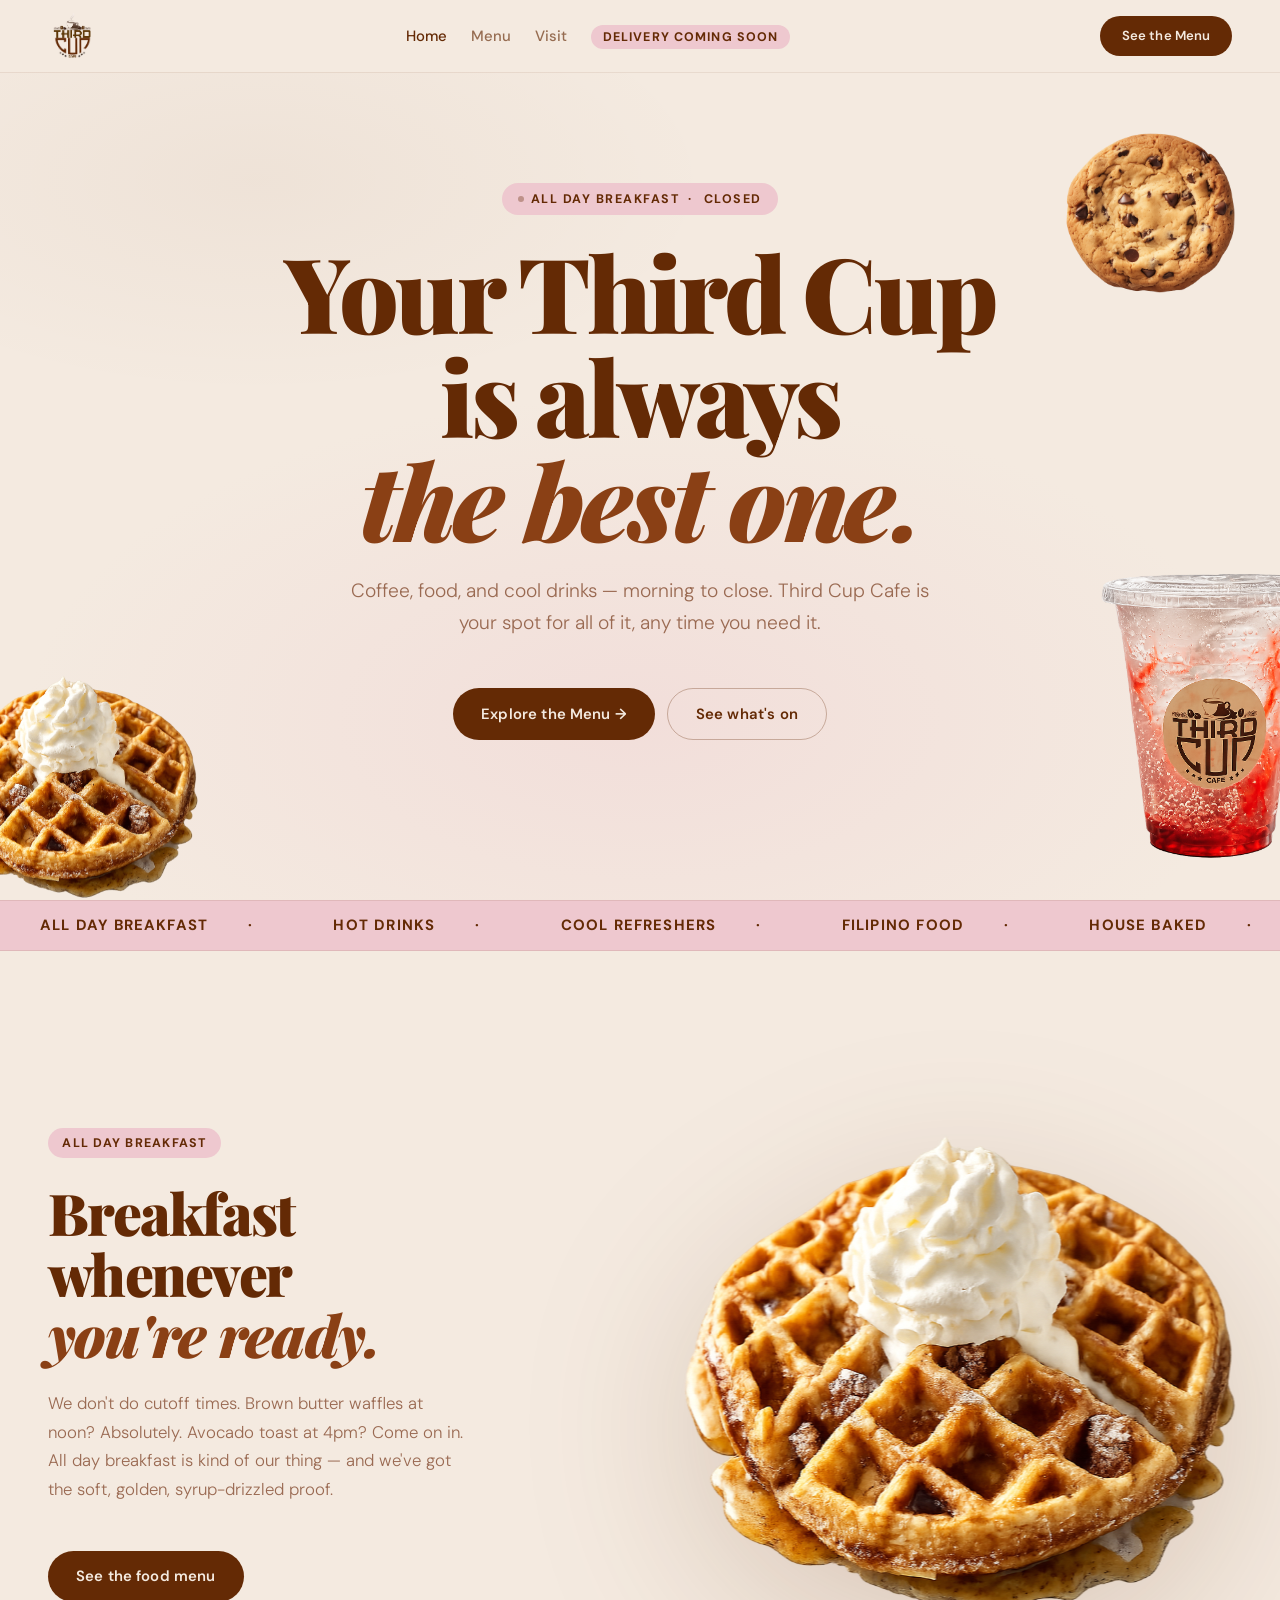
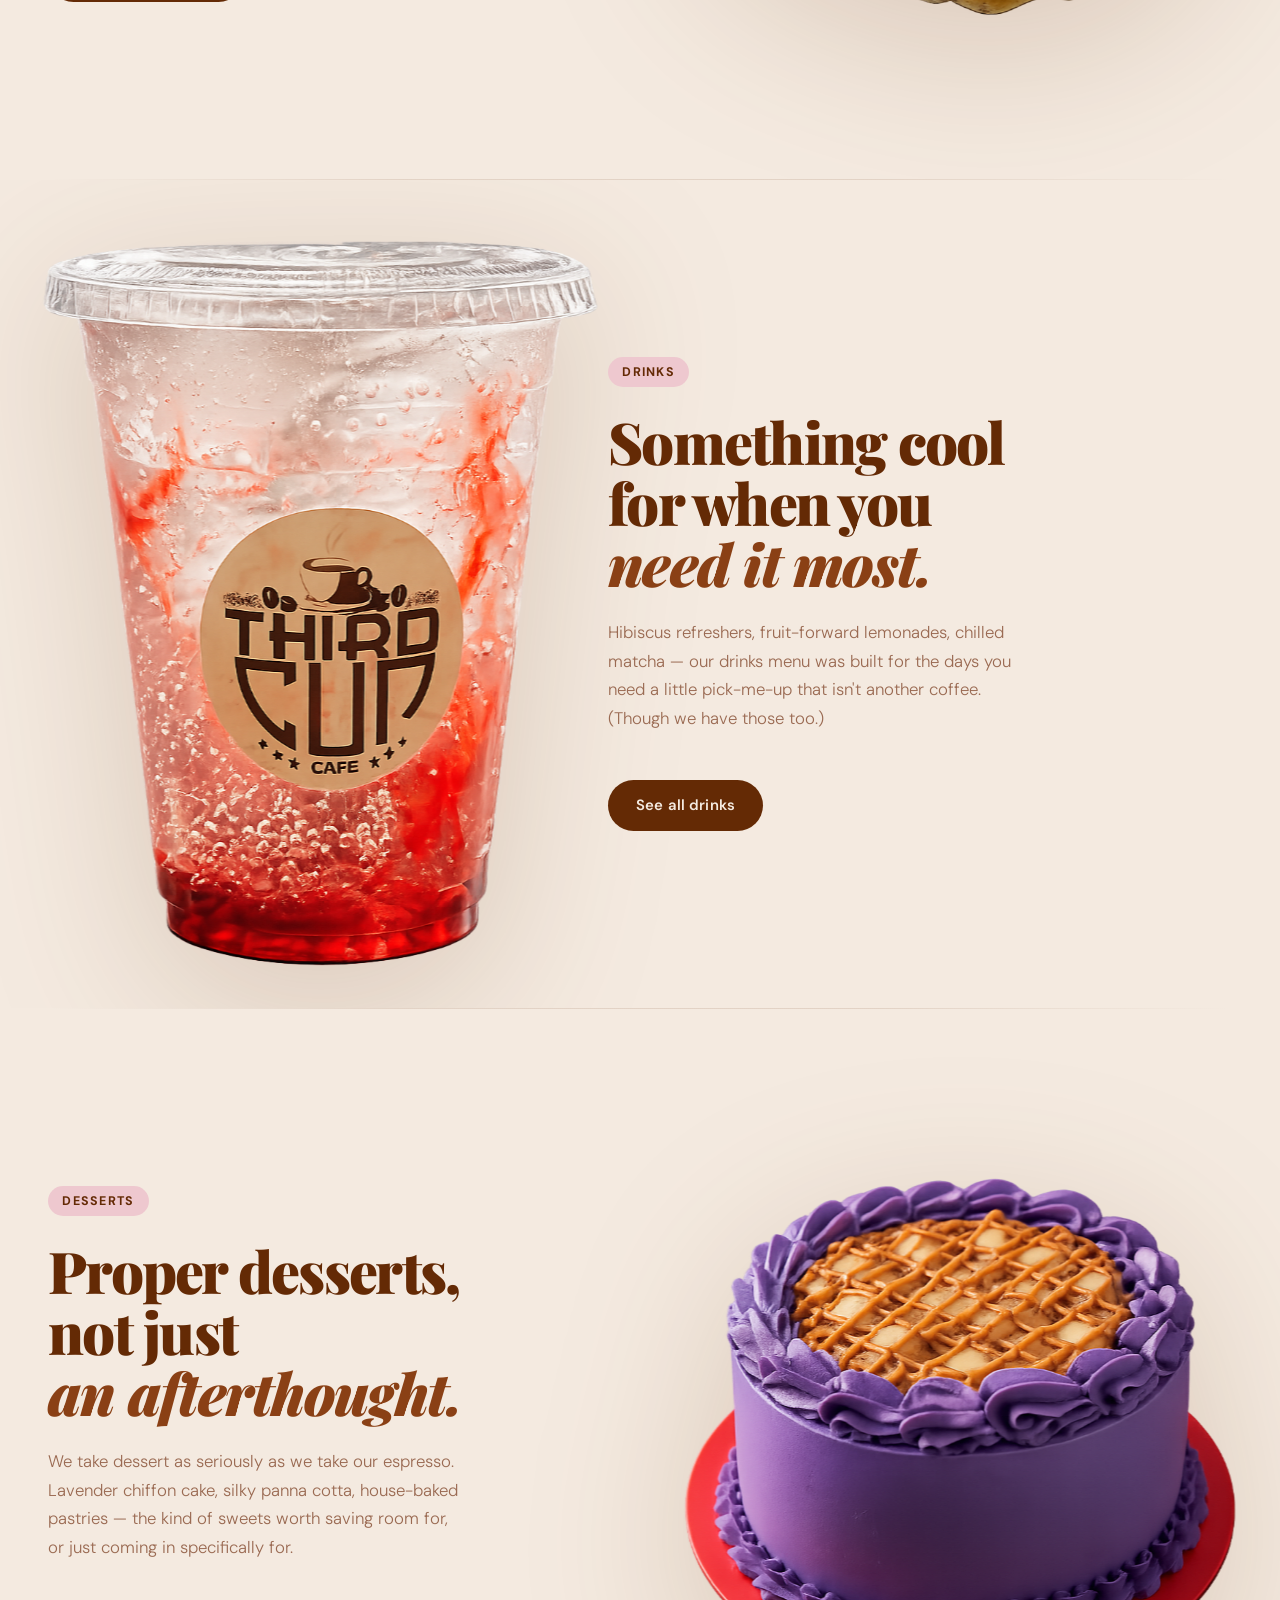
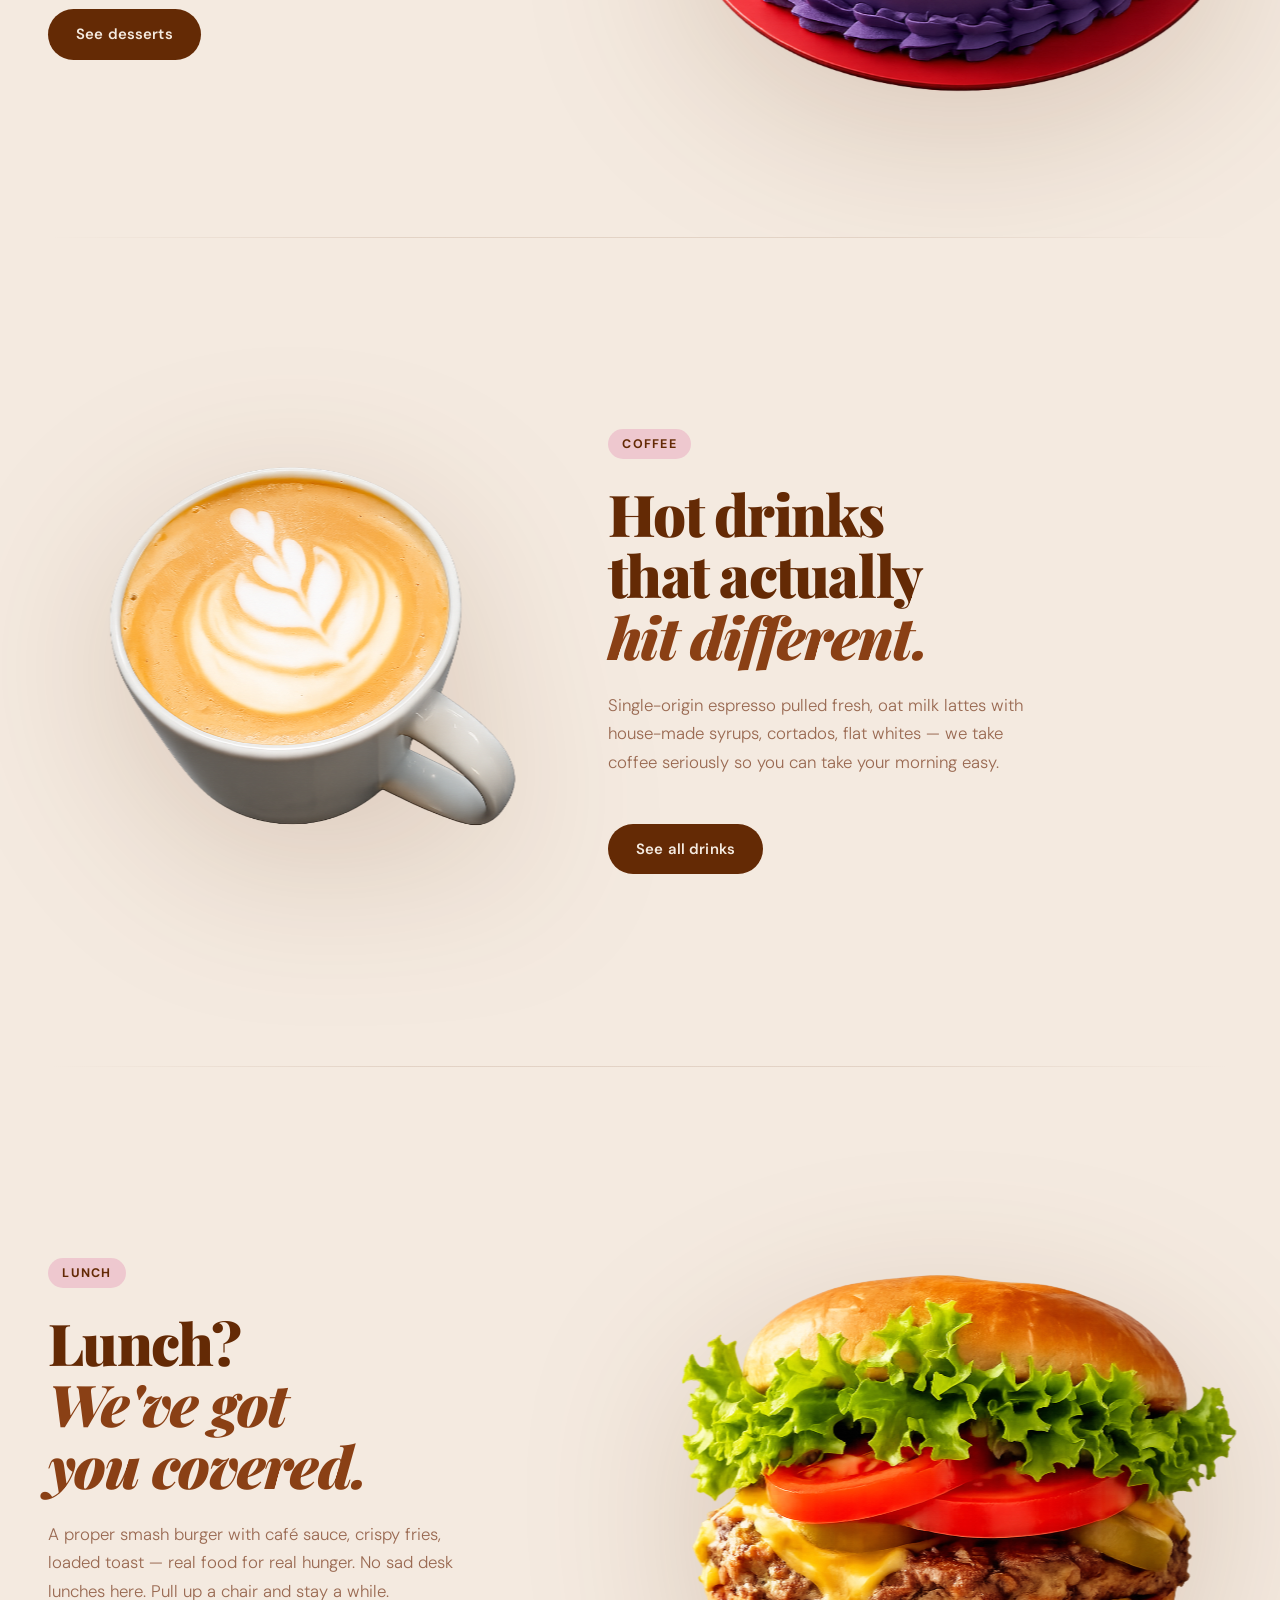
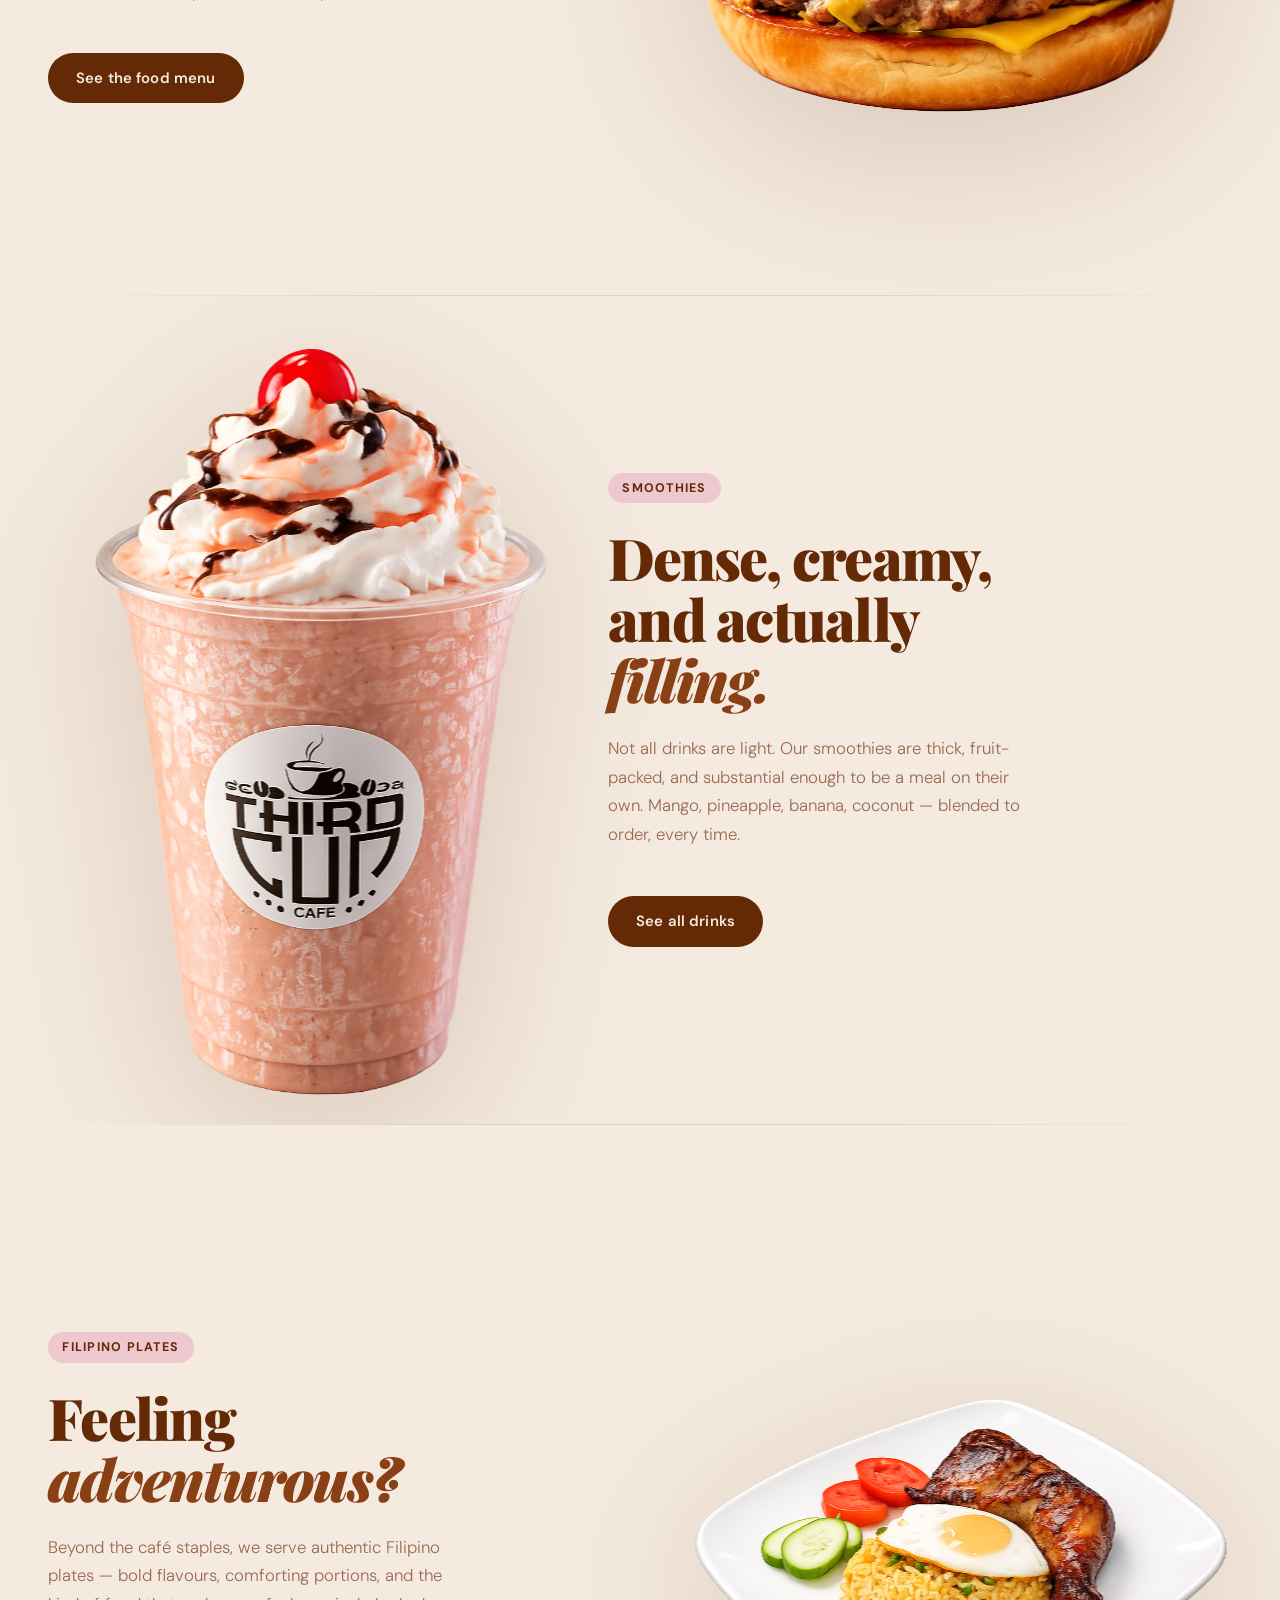
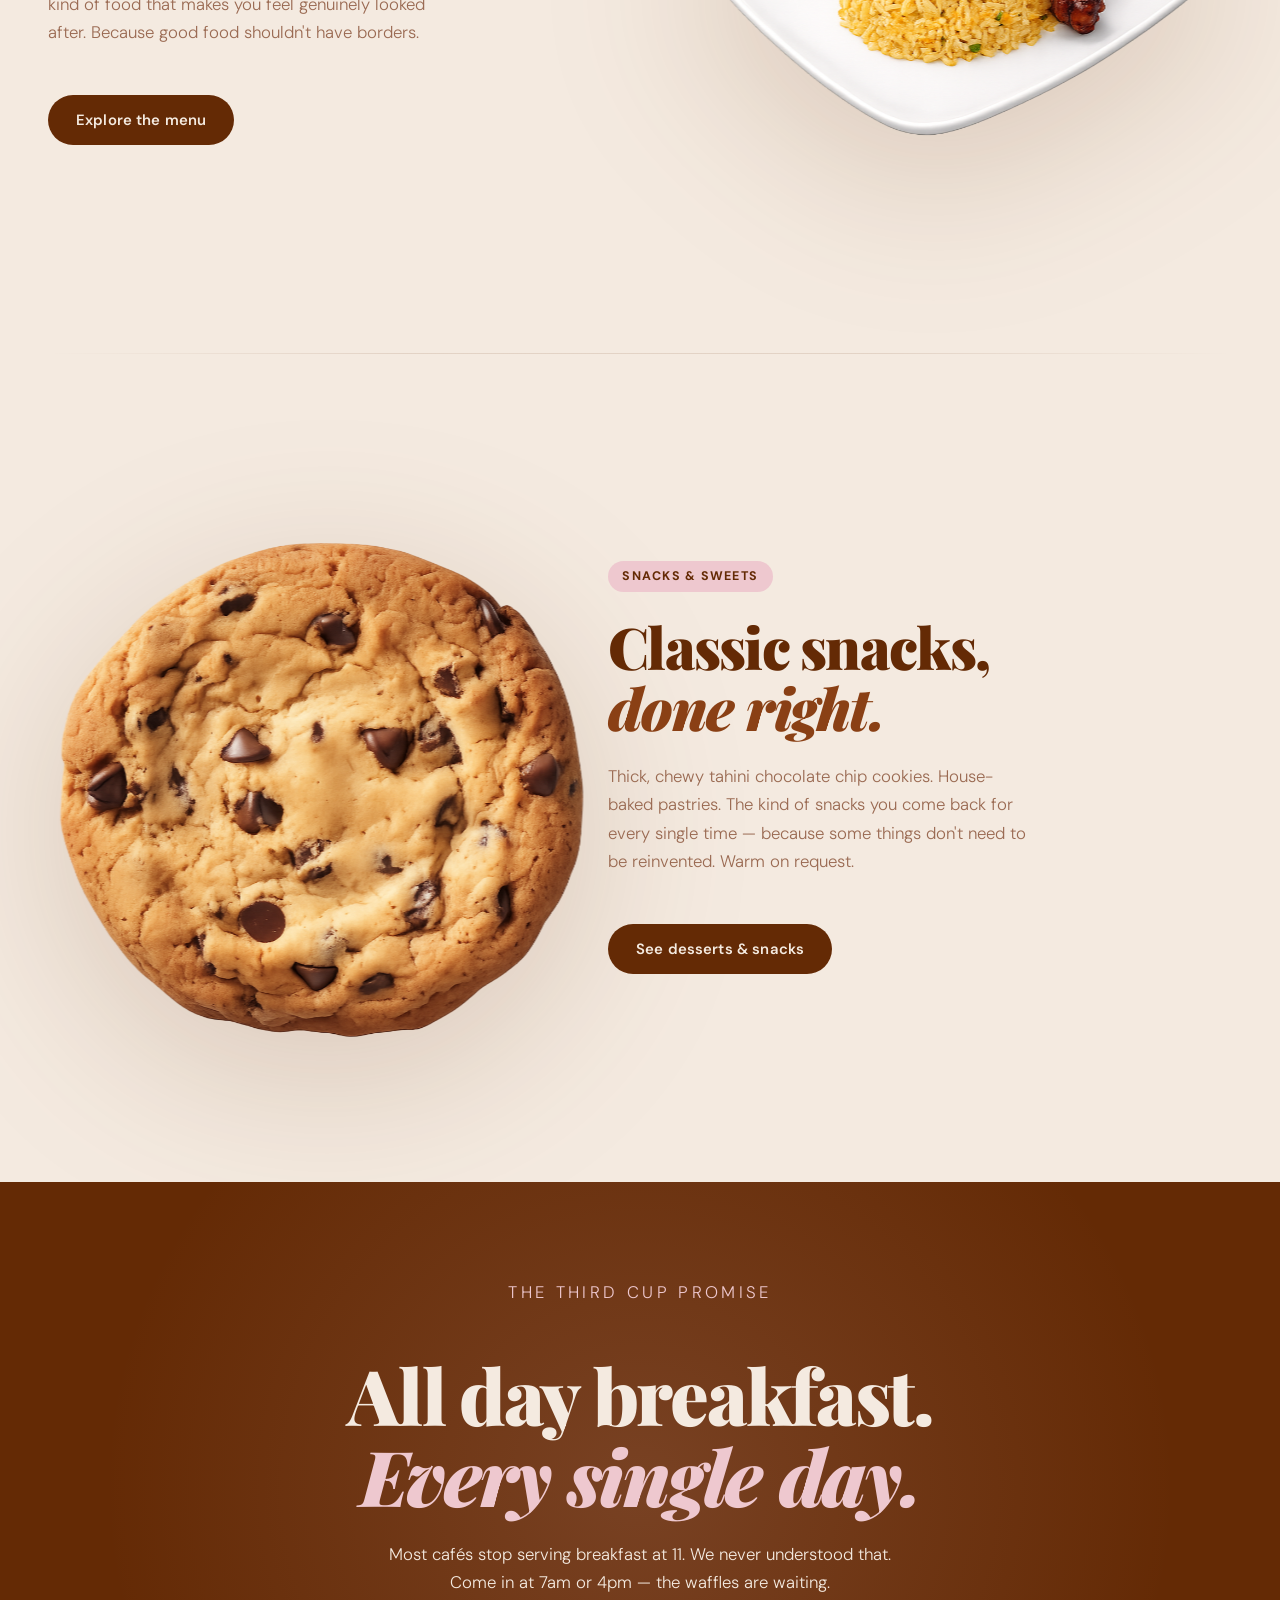
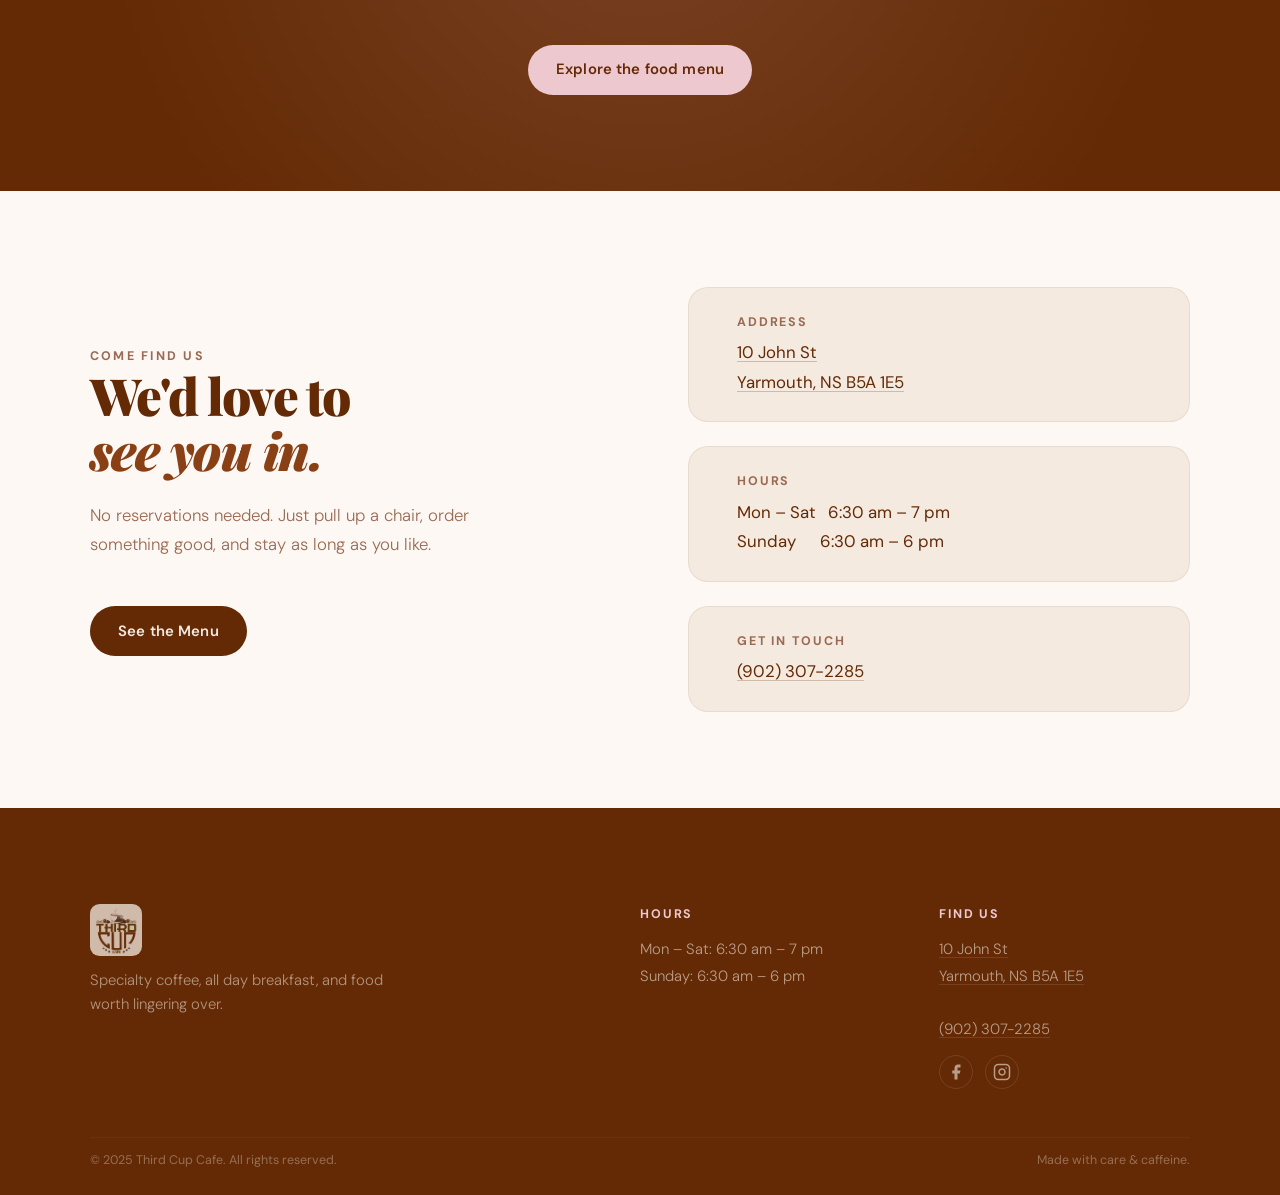
==== commit ec4dd773: "Update contact information and hours in index.html" ====
--- a/index.html
+++ b/index.html
@@ -21,6 +21,7 @@
       <li><a href="index.html" class="active">Home</a></li>
       <li><a href="menu.html">Menu</a></li>
       <li><a href="#contact">Visit</a></li>
+      <li><span class="nav-coming-soon">Delivery Coming Soon</span></li>
     </ul>
     <a href="menu.html" class="btn btn-primary" style="padding:.55rem 1.35rem;font-size:.82rem;">See the Menu</a>
   </nav>
@@ -44,11 +45,11 @@
 
     <div class="hero-scene">
       <div class="hero-badge">
-        <span class="hero-badge-dot"></span>
-        All Day Breakfast &nbsp;·&nbsp; Open Now
+        <span class="hero-badge-dot" id="badge-dot"></span>
+        All Day Breakfast &nbsp;·&nbsp; <span id="open-status">Open Now</span>
       </div>
       <h1 class="hero-headline reveal">
-        Your third cup<br />is always<br /><em>the best one.</em>
+        Your Third Cup<br />is always<br /><em>the best one.</em>
       </h1>
       <p class="hero-sub reveal reveal-delay-1">
         Coffee, food, and cool drinks — morning to close.
@@ -305,23 +306,23 @@
         <div class="visit-card">
           <h3 class="visit-card-label">Address</h3>
           <address>
-            42 Ember Lane<br />
-            Brooklyn, NY 11201
+            <a href="https://maps.google.com/?q=10+John+St,+Yarmouth,+NS+B5A+1E5" target="_blank" rel="noopener">
+              10 John St<br />
+              Yarmouth, NS B5A 1E5
+            </a>
           </address>
         </div>
         <div class="visit-card">
           <h3 class="visit-card-label">Hours</h3>
           <p>
-            Mon – Fri &nbsp;&nbsp;7 am – 7 pm<br />
-            Saturday &nbsp;&nbsp;8 am – 6 pm<br />
-            Sunday &nbsp;&nbsp;&nbsp;&nbsp;9 am – 5 pm
+            Mon – Sat &nbsp;&nbsp;6:30 am – 7 pm<br />
+            Sunday &nbsp;&nbsp;&nbsp;&nbsp;&nbsp;6:30 am – 6 pm
           </p>
         </div>
         <div class="visit-card">
           <h3 class="visit-card-label">Get in touch</h3>
           <p>
-            hello@thirdcup.co<br />
-            (718) 555-0192
+            <a href="tel:+19023072285">(902) 307-2285</a>
           </p>
         </div>
       </div>
@@ -338,19 +339,24 @@
       <div class="footer-col">
         <h4>Hours</h4>
         <p>
-          Mon – Fri: 7 am – 7 pm<br />
-          Saturday: 8 am – 6 pm<br />
-          Sunday: 9 am – 5 pm
+          Mon – Sat: 6:30 am – 7 pm<br />
+          Sunday: 6:30 am – 6 pm
         </p>
       </div>
       <div class="footer-col">
         <h4>Find Us</h4>
         <address>
-          42 Ember Lane<br />
-          Brooklyn, NY 11201<br /><br />
-          hello@thirdcup.co<br />
-          (718) 555-0192
+          <a href="https://maps.google.com/?q=10+John+St,+Yarmouth,+NS+B5A+1E5" target="_blank" rel="noopener">10 John St<br />Yarmouth, NS B5A 1E5</a><br /><br />
+          <a href="tel:+19023072285">(902) 307-2285</a>
         </address>
+        <div class="footer-social">
+          <a href="https://www.facebook.com/profile.php?id=61558027832886&sk=photos" target="_blank" rel="noopener" aria-label="Facebook">
+            <svg width="18" height="18" viewBox="0 0 24 24" fill="currentColor"><path d="M18 2h-3a5 5 0 0 0-5 5v3H7v4h3v8h4v-8h3l1-4h-4V7a1 1 0 0 1 1-1h3z"/></svg>
+          </a>
+          <a href="https://www.instagram.com/thirdcupcanada/" target="_blank" rel="noopener" aria-label="Instagram">
+            <svg width="18" height="18" viewBox="0 0 24 24" fill="none" stroke="currentColor" stroke-width="2" stroke-linecap="round" stroke-linejoin="round"><rect x="2" y="2" width="20" height="20" rx="5" ry="5"/><path d="M16 11.37A4 4 0 1 1 12.63 8 4 4 0 0 1 16 11.37z"/><line x1="17.5" y1="6.5" x2="17.51" y2="6.5"/></svg>
+          </a>
+        </div>
       </div>
     </div>
     <div class="footer-bottom">
--- a/style.css
+++ b/style.css
@@ -54,11 +54,7 @@
   align-items: center;
   justify-content: space-between;
   padding: var(--sp-sm) var(--sp-lg);
-  transition: background var(--t), box-shadow var(--t);
-}
-.site-nav.scrolled {
-  background: rgba(244,234,224,.92);
-  backdrop-filter: blur(20px);
+  background: var(--c-bg);
   box-shadow: 0 1px 0 rgba(100,42,5,.08);
 }
 .nav-logo img {
@@ -75,6 +71,17 @@
   transition: opacity var(--t);
 }
 .nav-links a:hover, .nav-links a.active { opacity: 1; }
+.nav-coming-soon {
+  font-size: var(--fs-xs);
+  font-weight: 700;
+  letter-spacing: .09em;
+  text-transform: uppercase;
+  background: var(--c-pink);
+  color: var(--c-brown);
+  padding: .25rem .75rem;
+  border-radius: 999px;
+  opacity: 1;
+}
 
 /* ── Buttons ─────────────────────────────────────────────── */
 .btn {
@@ -222,8 +229,6 @@
 }
 .hero-float-img img {
   width: var(--w, 240px);
-  filter: drop-shadow(0 32px 56px rgba(100,42,5,.2));
-  border-radius: 1rem;
 }
 
 .hf-1 { --tz:60px;  --w:260px; --dur:4.4s; --dy:-18px; --rot:-6deg; bottom:0; left:-60px; }
@@ -489,6 +494,46 @@
   font-weight: 300;
   line-height: 1.8;
 }
+.footer-social {
+  display: flex;
+  gap: var(--sp-sm);
+  margin-top: var(--sp-sm);
+}
+.footer-social a {
+  display: flex;
+  align-items: center;
+  justify-content: center;
+  width: 34px;
+  height: 34px;
+  border-radius: 50%;
+  border: 1.5px solid rgba(244,234,224,.2);
+  color: var(--c-bg);
+  opacity: .6;
+  transition: opacity var(--t), border-color var(--t);
+}
+.footer-social a:hover { opacity: 1; border-color: rgba(244,234,224,.5); }
+
+/* Linkable address / phone */
+.visit-card address a,
+.visit-card p a {
+  color: var(--c-brown);
+  text-decoration: underline;
+  text-underline-offset: 3px;
+  text-decoration-color: rgba(100,42,5,.25);
+  transition: text-decoration-color var(--t);
+}
+.visit-card address a:hover,
+.visit-card p a:hover { text-decoration-color: var(--c-brown); }
+
+.footer-col address a {
+  color: inherit;
+  text-decoration: underline;
+  text-underline-offset: 3px;
+  text-decoration-color: rgba(244,234,224,.2);
+  transition: text-decoration-color var(--t);
+}
+.footer-col address a:hover { text-decoration-color: rgba(244,234,224,.6); }
+
 .footer-bottom {
   max-width: 1100px;
   margin: var(--sp-lg) auto 0;
@@ -691,6 +736,262 @@
   color: var(--c-brown);
 }
 
+/* ═══════════════════════════════════════════════════════════
+   MENU PAGE — TAB SYSTEM
+═══════════════════════════════════════════════════════ */
+
+/* Sticky main tab bar */
+.menu-tabs-main {
+  position: sticky;
+  top: 60px;
+  z-index: 89;
+  display: flex;
+  justify-content: center;
+  gap: .5rem;
+  padding: 1rem var(--sp-lg);
+  background: rgba(244,234,224,.96);
+  backdrop-filter: blur(20px);
+  border-bottom: 1px solid rgba(100,42,5,.1);
+}
+
+.tab-main-btn {
+  font-family: 'Playfair Display', serif;
+  font-size: 1.05rem;
+  font-weight: 700;
+  padding: .65rem 2.2rem;
+  border-radius: 999px;
+  border: 2px solid transparent;
+  background: transparent;
+  color: var(--c-muted);
+  cursor: pointer;
+  transition: all var(--t);
+  letter-spacing: -.01em;
+}
+.tab-main-btn:hover { color: var(--c-brown); }
+.tab-main-btn.active {
+  background: var(--c-brown);
+  color: var(--c-bg);
+}
+
+/* Sub-tab bar */
+.menu-subtabs {
+  display: flex;
+  gap: .35rem;
+  padding: .65rem var(--sp-lg);
+  background: var(--c-cream);
+  border-bottom: 1px solid rgba(100,42,5,.07);
+  flex-wrap: wrap;
+  justify-content: center;
+}
+
+/* Drinks anchor nav — sticky below the main tab bar */
+.drinks-anchornav {
+  position: sticky;
+  top: 130px;
+  z-index: 88;
+  background: rgba(253,248,244,.97);
+  backdrop-filter: blur(20px);
+}
+
+.tab-sub-btn {
+  font-size: var(--fs-xs);
+  font-weight: 600;
+  letter-spacing: .09em;
+  text-transform: uppercase;
+  padding: .4rem 1.1rem;
+  border-radius: 999px;
+  border: 1.5px solid transparent;
+  background: transparent;
+  color: var(--c-muted);
+  cursor: pointer;
+  transition: all var(--t);
+  white-space: nowrap;
+}
+.tab-sub-btn:hover { color: var(--c-brown); }
+.tab-sub-btn.active {
+  color: var(--c-brown);
+  border-color: rgba(100,42,5,.22);
+  background: rgba(100,42,5,.06);
+}
+
+/* Panel visibility */
+.tab-panel  { display: none; }
+.tab-panel.active  { display: block; }
+.sub-panel  { display: none; }
+.sub-panel.active  { display: block; }
+
+/* Real image card */
+.menu-card-img {
+  height: 200px;
+  overflow: hidden;
+  position: relative;
+  background: linear-gradient(135deg, rgba(100,42,5,.05) 0%, rgba(238,200,207,.25) 100%);
+}
+.menu-card-img img {
+  width: 100%;
+  height: 100%;
+  object-fit: cover;
+  transition: transform .6s var(--ease);
+}
+.menu-card:hover .menu-card-img img { transform: scale(1.06); }
+
+/* Summer drink out badge on card */
+.card-limited-badge {
+  position: absolute;
+  top: .75rem;
+  left: .75rem;
+  font-size: .65rem;
+  font-weight: 700;
+  letter-spacing: .09em;
+  text-transform: uppercase;
+  background: var(--c-brown);
+  color: var(--c-bg);
+  padding: .22rem .7rem;
+  border-radius: 999px;
+  z-index: 2;
+}
+
+/* Flavour shots list */
+.flavour-grid {
+  display: flex;
+  flex-wrap: wrap;
+  gap: .5rem;
+  margin-top: var(--sp-md);
+}
+.flavour-pill {
+  font-size: var(--fs-xs);
+  font-weight: 600;
+  letter-spacing: .06em;
+  text-transform: uppercase;
+  padding: .4rem 1.1rem;
+  border-radius: 999px;
+  background: var(--c-cream);
+  color: var(--c-brown);
+  border: 1.5px solid rgba(100,42,5,.12);
+}
+
+/* Section note (e.g. "All $7.93 before tax") */
+.section-note {
+  font-size: var(--fs-sm);
+  color: var(--c-muted);
+  font-weight: 300;
+  margin-bottom: var(--sp-md);
+  font-style: italic;
+}
+
+/* Summer drink out — horizontal photo strip */
+.summer-strip {
+  display: flex;
+  flex-direction: row;
+  gap: var(--sp-lg);
+  margin-top: var(--sp-lg);
+  overflow-x: auto;
+  scrollbar-width: none;
+  padding-bottom: var(--sp-sm);
+}
+.summer-strip::-webkit-scrollbar { display: none; }
+
+.summer-item {
+  display: flex;
+  flex-direction: column;
+  align-items: center;
+  flex-shrink: 0;
+  width: 150px;
+  gap: .65rem;
+}
+.summer-item img {
+  width: 150px;
+  height: 220px;
+  object-fit: contain;
+  object-position: center bottom;
+  border-radius: .5rem;
+  transition: transform .4s var(--ease);
+}
+.summer-item:hover img { transform: translateY(-6px) scale(1.03); }
+.summer-name {
+  font-size: var(--fs-xs);
+  font-weight: 600;
+  color: var(--c-brown);
+  text-align: center;
+  line-height: 1.35;
+}
+
+/* Drink list rows */
+.drink-list {
+  display: flex;
+  flex-direction: column;
+}
+.drink-row {
+  display: flex;
+  align-items: baseline;
+  justify-content: space-between;
+  gap: var(--sp-md);
+  padding: 1rem 0;
+  border-bottom: 1px solid rgba(100,42,5,.07);
+}
+.drink-row:last-child { border-bottom: none; }
+.drink-info {
+  display: flex;
+  flex-direction: column;
+  gap: .2rem;
+}
+.drink-name {
+  font-family: 'Playfair Display', serif;
+  font-size: 1.05rem;
+  font-weight: 700;
+  color: var(--c-brown);
+}
+.drink-desc {
+  font-size: var(--fs-xs);
+  color: var(--c-muted);
+  font-weight: 300;
+  max-width: 52ch;
+  line-height: 1.5;
+}
+.drink-price {
+  font-size: var(--fs-sm);
+  font-weight: 600;
+  color: var(--c-brown);
+  flex-shrink: 0;
+  white-space: nowrap;
+}
+
+/* Divider between drink sections */
+.drinks-divider {
+  height: 1px;
+  background: linear-gradient(90deg, transparent, rgba(100,42,5,.12) 30%, rgba(100,42,5,.12) 70%, transparent);
+  margin: 0 var(--sp-lg);
+}
+
+/* Snacks list-style layout */
+.snack-list {
+  display: grid;
+  grid-template-columns: repeat(auto-fill, minmax(240px,1fr));
+  gap: var(--sp-sm);
+  margin-top: var(--sp-md);
+}
+.snack-row {
+  display: flex;
+  justify-content: space-between;
+  align-items: center;
+  padding: .85rem var(--sp-md);
+  background: var(--c-cream);
+  border-radius: var(--radius-sm);
+  border: 1.5px solid rgba(100,42,5,.07);
+}
+.snack-name {
+  font-size: var(--fs-sm);
+  font-weight: 500;
+  color: var(--c-brown);
+}
+.snack-price {
+  font-size: var(--fs-sm);
+  font-weight: 600;
+  color: var(--c-brown);
+  flex-shrink: 0;
+  margin-left: var(--sp-sm);
+}
+
 /* ─── Responsive ─────────────────────────────────────────── */
 @media (max-width: 900px) {
   .feature {
@@ -700,6 +1001,7 @@
   .feature .feat-text { padding: var(--sp-lg) var(--sp-md); margin: 0 !important; }
   .feature.flip { direction: ltr; }
   .feat-img-wrap { min-height: 55vw; height: 55vw; }
+  .feat-img-wrap img { padding: 0; }
   .footer-inner { grid-template-columns: 1fr 1fr; }
   .footer-inner .footer-brand { grid-column: 1 / -1; }
   .hero-float-wrap { display: none; }
